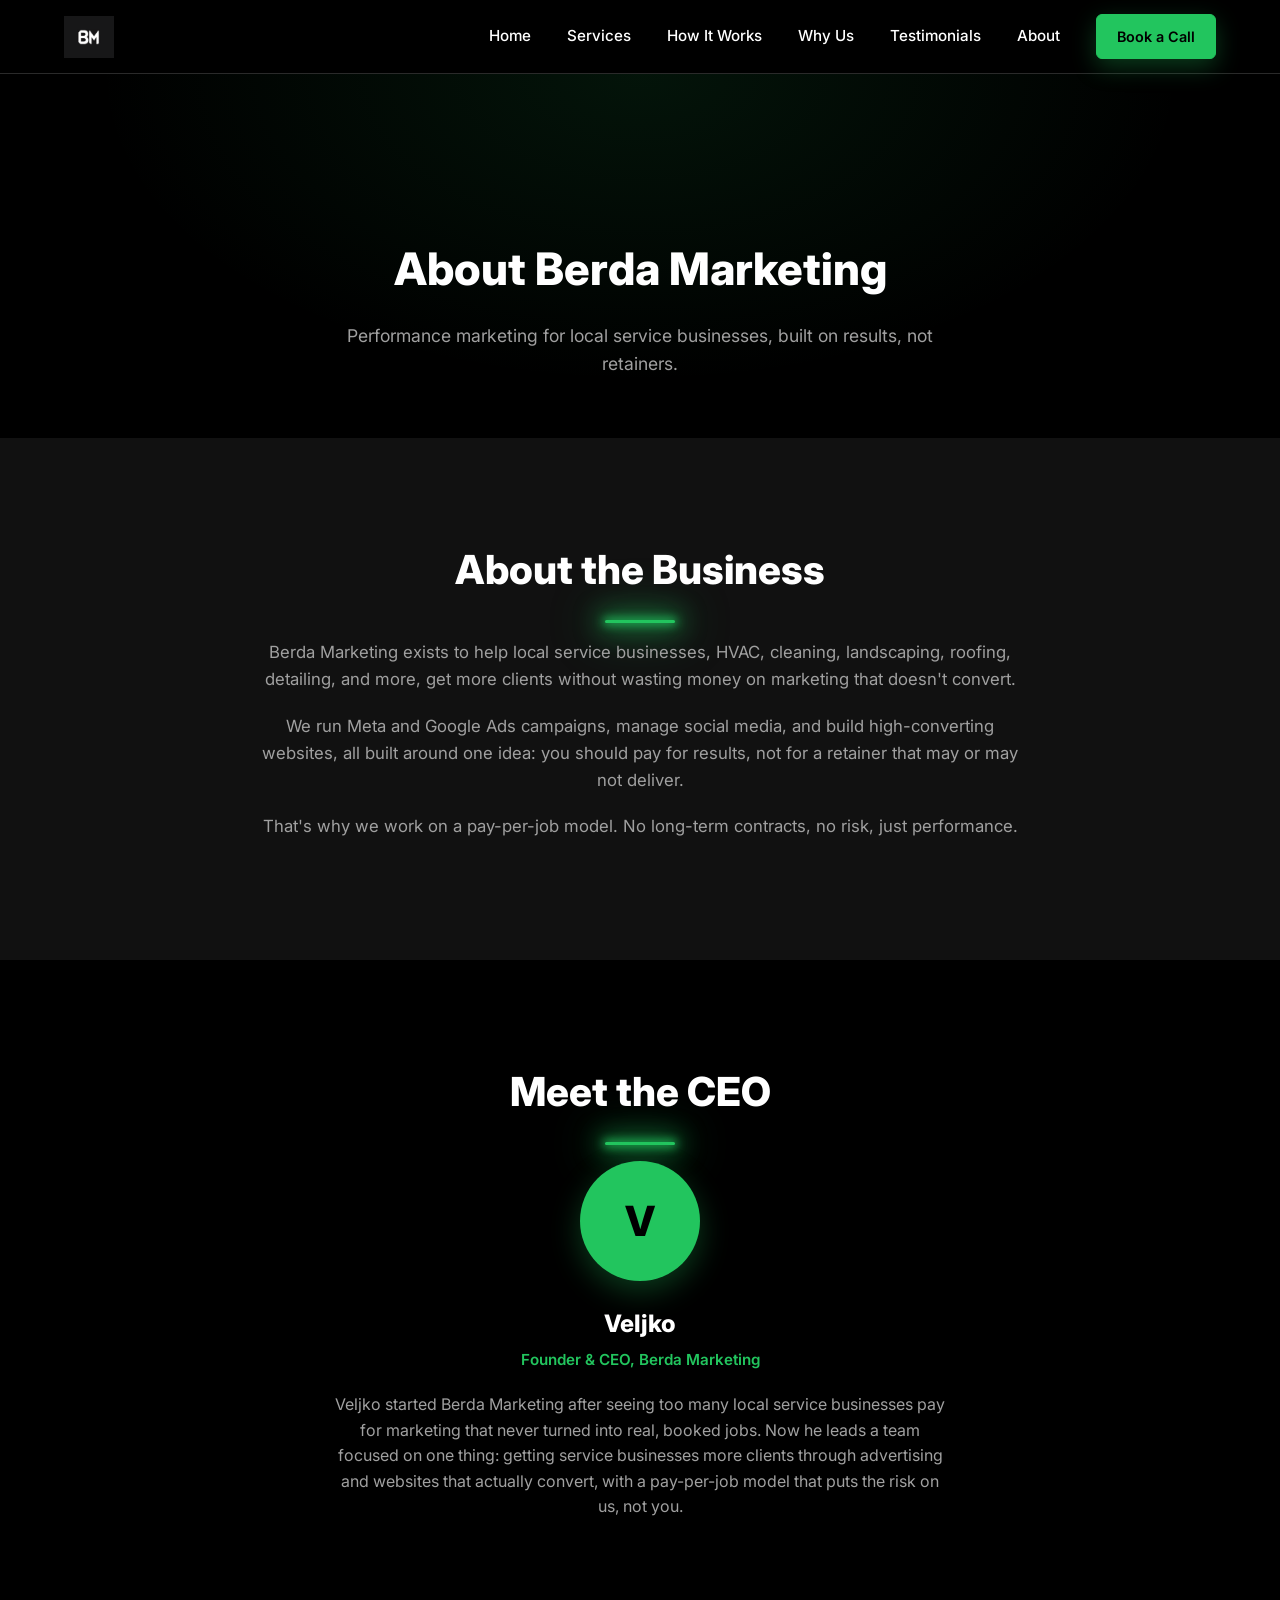
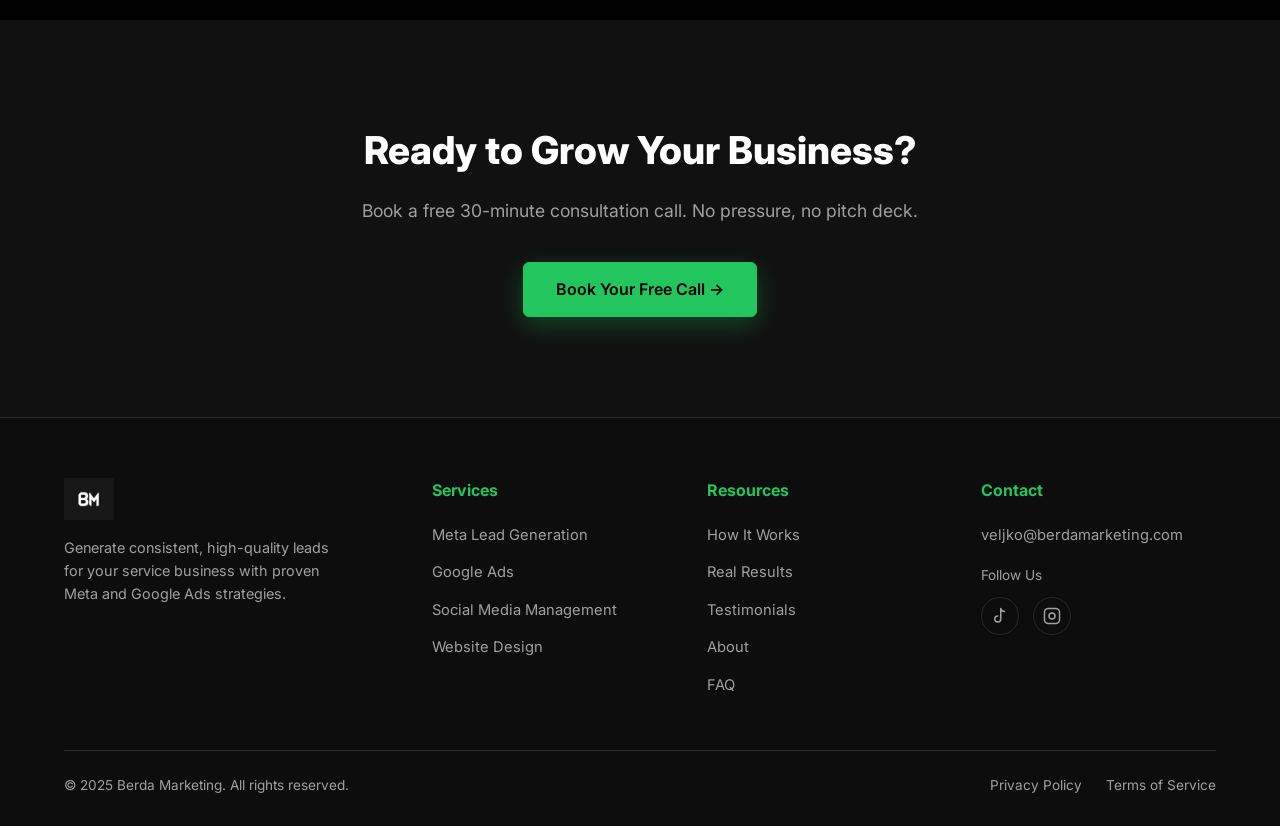
==== website/about.html @ e846add3 "Add About and FAQ pages - Add about.html with About the Business and Meet the CEO sections - Add faq" ====
<!DOCTYPE html>
<html lang="en">
<head>
<meta charset="UTF-8">
<meta name="viewport" content="width=device-width, initial-scale=1.0">
<title>Berda Marketing | About Us</title>
<meta name="description" content="Meet the team behind Berda Marketing and learn how we help local service businesses get more clients.">
<link rel="icon" type="image/png" href="assets/logo-no-text.png">

<!-- Meta Pixel placeholder: uncomment and fill in your Pixel ID -->
<!-- <script>
  !function(f,b,e,v,n,t,s){...}(window,document,'script','https://connect.facebook.net/en_US/fbevents.js');
  fbq('init', 'YOUR_PIXEL_ID');
  fbq('track', 'PageView');
</script> -->

<!-- Google Analytics placeholder: uncomment and fill in your GA4 Measurement ID -->
<!-- <script async src="https://www.googletagmanager.com/gtag/js?id=G-XXXXXXXXXX"></script>
<script>
  window.dataLayer = window.dataLayer || [];
  function gtag(){dataLayer.push(arguments);}
  gtag('js', new Date());
  gtag('config', 'G-XXXXXXXXXX');
</script> -->

<link rel="preconnect" href="https://fonts.googleapis.com">
<link rel="preconnect" href="https://fonts.gstatic.com" crossorigin>
<link href="https://fonts.googleapis.com/css2?family=Inter:wght@400;500;600;700;800&display=swap" rel="stylesheet">
<link rel="stylesheet" href="style.css">
</head>
<body>

<!-- ================= NAVBAR ================= -->
<header class="navbar">
  <div class="nav-inner">
    <a href="index.html" class="logo"><img src="assets/logo-no-text.png" alt="Berda Marketing" class="logo-img"></a>
    <nav class="nav-links">
      <a href="index.html">Home</a>
      <a href="index.html#services">Services</a>
      <a href="index.html#how-it-works">How It Works</a>
      <a href="index.html#why-us">Why Us</a>
      <a href="testimonials.html">Testimonials</a>
      <a href="about.html">About</a>
      <a href="book.html" class="btn btn-solid btn-small">Book a Call</a>
    </nav>
    <button class="hamburger" aria-label="Toggle menu">
      <span></span><span></span><span></span>
    </button>
  </div>
</header>

<!-- ================= PAGE HEADER ================= -->
<section class="page-hero">
  <div class="container">
    <h1 class="reveal">About Berda Marketing</h1>
    <p class="reveal" style="--reveal-delay: 0.1s">Performance marketing for local service businesses, built on results, not retainers.</p>
  </div>
</section>

<!-- ================= ABOUT THE BUSINESS ================= -->
<section class="bg-dark">
  <div class="container">
    <div class="section-heading reveal">
      <h2>About the Business</h2>
      <div class="section-divider"></div>
    </div>
    <div class="about-text">
      <p class="reveal">Berda Marketing exists to help local service businesses, HVAC, cleaning, landscaping, roofing, detailing, and more, get more clients without wasting money on marketing that doesn't convert.</p>
      <p class="reveal" style="--reveal-delay: 0.1s">We run Meta and Google Ads campaigns, manage social media, and build high-converting websites, all built around one idea: you should pay for results, not for a retainer that may or may not deliver.</p>
      <p class="reveal" style="--reveal-delay: 0.2s">That's why we work on a pay-per-job model. No long-term contracts, no risk, just performance.</p>
    </div>
  </div>
</section>

<!-- ================= MEET THE CEO ================= -->
<section class="bg-black">
  <div class="container">
    <div class="section-heading reveal">
      <h2>Meet the CEO</h2>
      <div class="section-divider"></div>
    </div>
    <div class="ceo-card reveal">
      <!-- TODO: replace initial with a real headshot photo if available -->
      <div class="ceo-avatar">V</div>
      <div class="ceo-name">Veljko</div>
      <div class="ceo-title">Founder &amp; CEO, Berda Marketing</div>
      <!-- TODO: confirm last name and personalize this bio -->
      <p>Veljko started Berda Marketing after seeing too many local service businesses pay for marketing that never turned into real, booked jobs. Now he leads a team focused on one thing: getting service businesses more clients through advertising and websites that actually convert, with a pay-per-job model that puts the risk on us, not you.</p>
    </div>
  </div>
</section>

<!-- ================= FINAL CTA ================= -->
<section class="bg-dark final-cta">
  <div class="container">
    <h2 class="reveal">Ready to Grow Your Business?</h2>
    <p class="reveal" style="--reveal-delay: 0.1s">Book a free 30-minute consultation call. No pressure, no pitch deck.</p>
    <a href="book.html" class="btn btn-solid reveal" style="--reveal-delay: 0.2s">Book Your Free Call &rarr;</a>
  </div>
</section>

<!-- ================= FOOTER ================= -->
<footer class="footer">
  <div class="container">
    <div class="footer-grid">
      <div class="footer-brand-col">
        <a href="index.html" class="logo"><img src="assets/logo-no-text.png" alt="Berda Marketing" class="logo-img"></a>
        <p class="footer-tagline">Generate consistent, high-quality leads for your service business with proven Meta and Google Ads strategies.</p>
      </div>

      <div class="footer-col">
        <h4>Services</h4>
        <ul>
          <li><a href="index.html#services">Meta Lead Generation</a></li>
          <li><a href="index.html#services">Google Ads</a></li>
          <li><a href="index.html#services">Social Media Management</a></li>
          <li><a href="index.html#services">Website Design</a></li>
        </ul>
      </div>

      <div class="footer-col">
        <h4>Resources</h4>
        <ul>
          <li><a href="index.html#how-it-works">How It Works</a></li>
          <li><a href="index.html#results">Real Results</a></li>
          <li><a href="testimonials.html">Testimonials</a></li>
          <li><a href="about.html">About</a></li>
          <li><a href="faq.html">FAQ</a></li>
        </ul>
      </div>

      <div class="footer-col">
        <h4>Contact</h4>
        <ul>
          <li><a href="mailto:veljko@berdamarketing.com">veljko@berdamarketing.com</a></li>
        </ul>
        <p class="footer-follow-label">Follow Us</p>
        <div class="footer-social">
          <a href="https://www.tiktok.com/@berdamarketing" target="_blank" rel="noopener" class="social-icon" aria-label="TikTok">
            <svg width="18" height="18" viewBox="0 0 24 24" fill="none" stroke="currentColor" stroke-width="2" stroke-linecap="round" stroke-linejoin="round"><path d="M9 12a4 4 0 1 0 4 4V2c.7 2.3 2.6 4 5 4"/></svg>
          </a>
          <a href="https://www.instagram.com/berdamarketing/" target="_blank" rel="noopener" class="social-icon" aria-label="Instagram">
            <svg width="18" height="18" viewBox="0 0 24 24" fill="none" stroke="currentColor" stroke-width="2"><rect x="2" y="2" width="20" height="20" rx="5"/><circle cx="12" cy="12" r="4"/><line x1="17.5" y1="6.5" x2="17.5" y2="6.5"/></svg>
          </a>
        </div>
      </div>
    </div>

    <div class="footer-bottom-bar">
      <p>&copy; 2025 Berda Marketing. All rights reserved.</p>
      <div class="footer-bottom-links">
        <a href="privacy-policy.html">Privacy Policy</a>
        <a href="terms-of-service.html">Terms of Service</a>
      </div>
    </div>
  </div>
</footer>

<script src="main.js"></script>
</body>
</html>
---- website/style.css ----
/* ==========================================================================
   Berda Marketing shared stylesheet
   ========================================================================== */

:root {
  --bg-black: #000000;
  --bg-dark: #111111;
  --bg-card: #1a1a1a;
  --bg-footer: #0d0d0d;
  --border-color: #2a2a2a;
  --text-primary: #ffffff;
  --text-secondary: #a0a0a0;
  --accent: #22c55e;
  --accent-hover: #16a34a;
  --font: 'Inter', -apple-system, BlinkMacSystemFont, 'Segoe UI', sans-serif;
}

* {
  margin: 0;
  padding: 0;
  box-sizing: border-box;
}

html {
  scroll-behavior: smooth;
}

body {
  font-family: var(--font);
  background: var(--bg-black);
  color: var(--text-primary);
  line-height: 1.6;
  overflow-x: hidden;
}

img { max-width: 100%; }

a { color: inherit; text-decoration: none; }

ul { list-style: none; }

.container {
  max-width: 1200px;
  margin: 0 auto;
  padding: 0 24px;
}

section {
  padding: 100px 0;
}

/* ---------------- Section heading ---------------- */
.section-heading {
  text-align: center;
  margin-bottom: 16px;
}

.section-heading h2 {
  font-size: 2.5rem;
  font-weight: 800;
  display: inline-block;
}

.section-divider {
  width: 70px;
  height: 3px;
  background: var(--accent);
  border-radius: 2px;
  margin: 18px auto 0;
  box-shadow:
    0 0 10px 2px rgba(34, 197, 94, 0.9),
    0 0 24px 6px rgba(34, 197, 94, 0.5),
    0 0 48px 12px rgba(34, 197, 94, 0.25);
}

.section-subheading {
  text-align: center;
  color: var(--text-secondary);
  max-width: 640px;
  margin: 0 auto 60px;
  font-size: 1.05rem;
}

/* ---------------- Buttons ---------------- */
.btn {
  display: inline-flex;
  align-items: center;
  justify-content: center;
  gap: 8px;
  padding: 14px 32px;
  font-family: var(--font);
  font-weight: 600;
  font-size: 1rem;
  border-radius: 6px;
  cursor: pointer;
  border: 1px solid transparent;
  transition: background 0.2s ease, color 0.2s ease, border-color 0.2s ease, transform 0.15s ease;
  white-space: nowrap;
}

.btn:active { transform: scale(0.98); }

.btn-solid {
  background: var(--accent);
  color: #000000;
  border-color: var(--accent);
  box-shadow: 0 8px 24px rgba(34, 197, 94, 0.3);
}

.btn-solid:hover {
  background: var(--accent-hover);
  border-color: var(--accent-hover);
  box-shadow: 0 10px 30px rgba(34, 197, 94, 0.4);
}

.btn-outline {
  background: transparent;
  color: var(--text-primary);
  border: 1px solid var(--accent);
}

.btn-outline:hover {
  background: rgba(34, 197, 94, 0.1);
}

.btn-small {
  padding: 10px 20px;
  font-size: 0.9rem;
}

/* ---------------- Navbar ---------------- */
.navbar {
  position: sticky;
  top: 0;
  z-index: 1000;
  background: var(--bg-black);
  border-bottom: 1px solid var(--border-color);
}

.nav-inner {
  max-width: 1200px;
  margin: 0 auto;
  padding: 14px 24px;
  display: flex;
  align-items: center;
  justify-content: space-between;
}

.logo {
  display: inline-flex;
  align-items: center;
  color: var(--text-primary);
  flex-shrink: 0;
}

.logo span {
  color: var(--accent);
}

.logo-img {
  height: 42px;
  width: auto;
  display: block;
}

.nav-links {
  display: flex;
  align-items: center;
  gap: 36px;
}

.nav-links a:not(.btn) {
  color: var(--text-primary);
  font-weight: 500;
  font-size: 0.95rem;
  transition: color 0.2s ease;
}

.nav-links a:not(.btn):hover {
  color: var(--accent);
}

.hamburger {
  display: none;
  flex-direction: column;
  gap: 5px;
  cursor: pointer;
  background: none;
  border: none;
  padding: 4px;
  z-index: 1100;
}

.hamburger span {
  display: block;
  width: 26px;
  height: 2px;
  background: var(--text-primary);
  transition: transform 0.25s ease, opacity 0.25s ease;
}

.hamburger.open span:nth-child(1) {
  transform: translateY(7px) rotate(45deg);
}
.hamburger.open span:nth-child(2) {
  opacity: 0;
}
.hamburger.open span:nth-child(3) {
  transform: translateY(-7px) rotate(-45deg);
}

/* ---------------- Hero ---------------- */
.hero {
  position: relative;
  min-height: 100vh;
  display: flex;
  align-items: center;
  justify-content: center;
  text-align: center;
  background: radial-gradient(ellipse at 50% 0%, rgba(34,197,94,0.10), transparent 60%), var(--bg-black);
  padding: 140px 24px 80px;
  overflow: hidden;
}

.hero-wave {
  position: absolute;
  left: 0;
  bottom: 0;
  width: 100%;
  height: 90px;
  pointer-events: none;
}

.hero-content {
  max-width: 880px;
}

.hero h1 {
  font-size: 3.6rem;
  font-weight: 800;
  line-height: 1.1;
  letter-spacing: -0.02em;
  margin-bottom: 24px;
}

.hero p {
  font-size: 1.2rem;
  color: var(--text-secondary);
  max-width: 640px;
  margin: 0 auto 40px;
}

.hero-ctas {
  display: flex;
  gap: 18px;
  justify-content: center;
  flex-wrap: wrap;
}

/* ---------------- Services cards ---------------- */
.bg-black { background: var(--bg-black); }
.bg-dark { background: var(--bg-dark); }

.cards-grid-4 {
  display: grid;
  grid-template-columns: repeat(4, 1fr);
  gap: 24px;
}

.card {
  background: var(--bg-card);
  border: 1px solid var(--border-color);
  border-radius: 12px;
  padding: 28px;
  transition: border-color 0.2s ease, transform 0.2s ease;
}

.card:hover {
  border-color: var(--accent);
  transform: translateY(-4px);
  box-shadow: 0 16px 40px rgba(34, 197, 94, 0.14);
}

.card-top {
  display: flex;
  align-items: flex-start;
  justify-content: space-between;
  margin-bottom: 20px;
}

.icon-box {
  width: 52px;
  height: 52px;
  background: var(--accent);
  border-radius: 10px;
  display: flex;
  align-items: center;
  justify-content: center;
  flex-shrink: 0;
  box-shadow: 0 10px 24px rgba(34, 197, 94, 0.28);
}

.icon-box svg {
  width: 26px;
  height: 26px;
  stroke: #000000;
}

.card-chevron {
  color: var(--text-secondary);
  font-size: 1.2rem;
  display: inline-block;
  transition: transform 0.3s ease;
}

.card h3 {
  font-size: 1.2rem;
  font-weight: 700;
  margin-bottom: 10px;
}

.card p {
  color: var(--text-secondary);
  font-size: 0.95rem;
}

.card.expandable {
  cursor: pointer;
}

.card.expandable:focus-visible {
  outline: 2px solid var(--accent);
  outline-offset: 2px;
}

.card.expandable.open .card-chevron {
  transform: rotate(90deg);
  color: var(--accent);
}

.card-expand {
  display: grid;
  grid-template-rows: 0fr;
  transition: grid-template-rows 0.35s ease;
}

.card-expand > div {
  overflow: hidden;
}

.card.expandable.open .card-expand {
  grid-template-rows: 1fr;
}

.card-expand-list {
  margin-top: 16px;
  padding-top: 16px;
  border-top: 1px solid var(--border-color);
}

.card-expand-list li {
  position: relative;
  padding-left: 22px;
  color: var(--text-secondary);
  font-size: 0.88rem;
  margin-bottom: 8px;
}

.card-expand-list li::before {
  content: '\2713';
  position: absolute;
  left: 0;
  color: var(--accent);
  font-weight: 700;
}

/* ---------------- Results ---------------- */
.results-grid {
  display: flex;
  flex-wrap: wrap;
  justify-content: center;
  gap: 24px;
}

.result-card {
  background: var(--bg-card);
  border: 1px solid var(--border-color);
  border-radius: 12px;
  padding: 32px;
  flex: 1 1 340px;
  max-width: 380px;
  transition: transform 0.3s ease, border-color 0.3s ease, box-shadow 0.3s ease;
}

.result-card:hover {
  transform: translateY(-6px);
  border-color: var(--accent);
  box-shadow: 0 14px 32px rgba(34, 197, 94, 0.16);
}

.result-card .icon-box {
  transition: transform 0.3s ease;
}

.result-card:hover .icon-box {
  transform: scale(1.1);
}

.result-top {
  display: flex;
  align-items: center;
  justify-content: space-between;
  margin-bottom: 24px;
}

.result-title {
  font-size: 1.2rem;
  font-weight: 700;
}

.result-badge {
  background: rgba(34, 197, 94, 0.15);
  color: var(--accent);
  font-size: 0.8rem;
  font-weight: 700;
  padding: 6px 14px;
  border-radius: 999px;
  white-space: nowrap;
}

.result-stat {
  display: flex;
  align-items: center;
  gap: 14px;
  margin-bottom: 16px;
}

.result-stat .icon-box {
  width: 40px;
  height: 40px;
  border-radius: 8px;
}

.result-stat .icon-box svg {
  width: 20px;
  height: 20px;
}

.result-stat-text {
  display: flex;
  flex-direction: column;
}

.result-stat-value {
  font-size: 1.15rem;
  font-weight: 700;
}

.result-stat-label {
  font-size: 0.82rem;
  color: var(--text-secondary);
}

.result-quote {
  font-style: italic;
  color: var(--text-secondary);
  border-top: 1px solid var(--border-color);
  margin-top: 20px;
  padding-top: 18px;
  font-size: 0.92rem;
}

/* ---------------- How it works ---------------- */
.steps-row {
  display: grid;
  grid-template-columns: repeat(4, 1fr);
  gap: 24px;
  position: relative;
}

.steps-row::before {
  content: '';
  position: absolute;
  top: 30px;
  left: 12.5%;
  right: 12.5%;
  height: 2px;
  background: var(--accent);
  opacity: 0.35;
  z-index: 0;
}

.step {
  position: relative;
  z-index: 1;
  display: flex;
  flex-direction: column;
  align-items: center;
  text-align: center;
}

.step-number {
  width: 60px;
  height: 60px;
  border-radius: 50%;
  background: var(--accent);
  color: #000000;
  font-size: 1.4rem;
  font-weight: 800;
  display: flex;
  align-items: center;
  justify-content: center;
  margin-bottom: 18px;
  border: 4px solid var(--bg-dark);
  box-shadow: 0 0 30px rgba(34, 197, 94, 0.45);
}

.step .icon-box {
  width: 44px;
  height: 44px;
  background: var(--bg-card);
  border: 1px solid var(--border-color);
  border-radius: 8px;
  margin-bottom: 18px;
}

.step .icon-box svg {
  stroke: var(--accent);
  width: 22px;
  height: 22px;
}

.step h3 {
  font-size: 1.1rem;
  font-weight: 700;
  margin-bottom: 8px;
}

.step p {
  font-size: 0.9rem;
  color: var(--text-secondary);
}

/* ---------------- Why choose (3x2 grid) ---------------- */
.cards-grid-3 {
  display: grid;
  grid-template-columns: repeat(3, 1fr);
  gap: 24px;
}

.why-card h3 {
  font-size: 1.1rem;
  margin-bottom: 8px;
}

.why-card p {
  font-size: 0.92rem;
  color: var(--text-secondary);
  line-height: 1.5;
}

/* ---------------- Testimonials ---------------- */
.testimonials-grid {
  display: grid;
  grid-template-columns: repeat(auto-fit, minmax(320px, 1fr));
  gap: 24px;
}

.testimonial-card {
  background: var(--bg-card);
  border: 1px solid var(--border-color);
  border-radius: 14px;
  padding: 36px 32px;
  text-align: center;
  box-shadow: 0 24px 60px rgba(0, 0, 0, 0.4), 0 0 40px rgba(34, 197, 94, 0.06);
}

.stars {
  color: var(--accent);
  font-size: 1.3rem;
  letter-spacing: 4px;
  margin-bottom: 20px;
}

.testimonial-quote {
  font-size: 1.15rem;
  margin-bottom: 28px;
  color: var(--text-primary);
}

.testimonial-author {
  display: flex;
  align-items: center;
  justify-content: center;
  gap: 14px;
}

.avatar-circle {
  width: 48px;
  height: 48px;
  border-radius: 50%;
  background: var(--accent);
  color: #000;
  font-weight: 700;
  display: flex;
  align-items: center;
  justify-content: center;
  font-size: 1rem;
  overflow: hidden;
  flex-shrink: 0;
  box-shadow: 0 6px 18px rgba(34, 197, 94, 0.3);
}

.avatar-circle img {
  width: 100%;
  height: 100%;
  object-fit: cover;
  border-radius: 50%;
}

.testimonial-content-image {
  max-width: 100%;
  max-height: 320px;
  object-fit: cover;
  border-radius: 10px;
  margin: 0 auto 28px;
  display: block;
}

.testimonial-audio {
  width: 100%;
  margin-bottom: 28px;
}

.testimonial-content-video {
  width: 100%;
  max-height: 400px;
  border-radius: 10px;
  margin-bottom: 28px;
}

.testimonial-link-btn {
  margin-bottom: 28px;
}

.author-info {
  text-align: left;
}

.author-name {
  font-weight: 700;
  font-size: 0.95rem;
}

.author-business {
  color: var(--text-secondary);
  font-size: 0.85rem;
}

/* ---------------- Testimonials page hero ---------------- */
.testimonials-hero,
.page-hero {
  padding: 160px 24px 60px;
  text-align: center;
  background: radial-gradient(ellipse at 50% 0%, rgba(34, 197, 94, 0.10), transparent 60%), var(--bg-black);
}

.testimonials-hero h1,
.page-hero h1 {
  font-size: 2.8rem;
  font-weight: 800;
  margin-bottom: 16px;
}

.testimonials-hero p,
.page-hero p {
  color: var(--text-secondary);
  font-size: 1.1rem;
  max-width: 600px;
  margin: 0 auto;
}

/* ---------------- About page ---------------- */
.about-text {
  max-width: 760px;
  margin: 0 auto;
  text-align: center;
}

.about-text p {
  color: var(--text-secondary);
  font-size: 1.05rem;
  margin-bottom: 20px;
}

.ceo-card {
  max-width: 620px;
  margin: 0 auto;
  text-align: center;
}

.ceo-avatar {
  width: 120px;
  height: 120px;
  border-radius: 50%;
  background: var(--accent);
  color: #000;
  font-weight: 800;
  font-size: 2.6rem;
  display: flex;
  align-items: center;
  justify-content: center;
  margin: 0 auto 24px;
  box-shadow: 0 10px 30px rgba(34, 197, 94, 0.3);
}

.ceo-name {
  font-size: 1.5rem;
  font-weight: 800;
  margin-bottom: 4px;
}

.ceo-title {
  color: var(--accent);
  font-size: 0.95rem;
  font-weight: 600;
  margin-bottom: 20px;
}

.ceo-card p {
  color: var(--text-secondary);
  font-size: 1rem;
}

/* ---------------- FAQ page ---------------- */
.faq-list {
  display: flex;
  flex-direction: column;
  gap: 16px;
  max-width: 800px;
  margin: 0 auto;
}

.faq-question {
  display: flex;
  align-items: center;
  justify-content: space-between;
  gap: 16px;
}

.faq-question h3 {
  font-size: 1.05rem;
  font-weight: 700;
}

.faq-item .card-expand p {
  color: var(--text-secondary);
  font-size: 0.95rem;
}

.card.expandable.open {
  border-color: var(--accent);
}

/* ---------------- Final CTA ---------------- */
.final-cta {
  text-align: center;
}

.final-cta h2 {
  font-size: 2.4rem;
  font-weight: 800;
  margin-bottom: 16px;
}

.final-cta p {
  color: var(--text-secondary);
  font-size: 1.1rem;
  margin-bottom: 36px;
}

/* ---------------- Footer ---------------- */
.footer {
  background: var(--bg-footer);
  border-top: 1px solid var(--border-color);
  padding: 60px 0 30px;
}

.footer-grid {
  display: grid;
  grid-template-columns: 1.4fr 1fr 1fr 1fr;
  gap: 40px;
  padding-bottom: 40px;
}

.footer-brand-col .logo {
  margin-bottom: 16px;
}

.footer-tagline {
  color: var(--text-secondary);
  font-size: 0.9rem;
  max-width: 280px;
}

.footer-col h4 {
  color: var(--accent);
  font-size: 1rem;
  font-weight: 700;
  margin-bottom: 18px;
}

.footer-col ul li {
  margin-bottom: 12px;
}

.footer-col ul li a {
  color: var(--text-secondary);
  font-size: 0.92rem;
  transition: color 0.2s ease;
  word-break: break-word;
}

.footer-col ul li a:hover {
  color: var(--accent);
}

.footer-follow-label {
  color: var(--text-secondary);
  font-size: 0.85rem;
  margin: 18px 0 10px;
}

.footer-social {
  display: flex;
  gap: 14px;
}

.social-icon {
  width: 38px;
  height: 38px;
  border-radius: 50%;
  border: 1px solid var(--border-color);
  display: flex;
  align-items: center;
  justify-content: center;
  transition: border-color 0.2s ease, color 0.2s ease;
  color: var(--text-secondary);
}

.social-icon:hover {
  border-color: var(--accent);
  color: var(--accent);
}

.footer-bottom-bar {
  display: flex;
  align-items: center;
  justify-content: space-between;
  flex-wrap: wrap;
  gap: 16px;
  border-top: 1px solid var(--border-color);
  padding-top: 24px;
}

.footer-bottom-bar p {
  color: var(--text-secondary);
  font-size: 0.85rem;
  margin: 0;
}

.footer-bottom-links {
  display: flex;
  gap: 24px;
}

.footer-bottom-links a {
  color: var(--text-secondary);
  font-size: 0.85rem;
  transition: color 0.2s ease;
}

.footer-bottom-links a:hover {
  color: var(--accent);
}

/* ---------------- Scroll reveal animations ---------------- */
.reveal {
  opacity: 0;
  transform: translateY(28px);
  transition: opacity 0.7s cubic-bezier(0.16, 1, 0.3, 1), transform 0.7s cubic-bezier(0.16, 1, 0.3, 1);
  transition-delay: var(--reveal-delay, 0s);
}

.reveal.visible {
  opacity: 1;
  transform: translateY(0);
}

@media (prefers-reduced-motion: reduce) {
  .reveal {
    transition: none;
    opacity: 1;
    transform: none;
  }
}

/* ---------------- Book page ---------------- */
.book-page {
  padding: 160px 24px 100px;
  text-align: center;
}

.book-page h1 {
  font-size: 2.6rem;
  font-weight: 800;
  margin-bottom: 16px;
}

.book-page > p {
  color: var(--text-secondary);
  font-size: 1.1rem;
  max-width: 560px;
  margin: 0 auto 44px;
}

.calendar-wrap {
  max-width: 900px;
  margin: 0 auto;
  background: var(--bg-card);
  border: 1px solid var(--border-color);
  border-radius: 12px;
  padding: 16px;
}

/* ---------------- Legal pages ---------------- */
.legal-page {
  padding: 160px 24px 100px;
  max-width: 820px;
  margin: 0 auto;
}

.legal-page h1 {
  font-size: 2.4rem;
  font-weight: 800;
  margin-bottom: 12px;
}

.legal-updated {
  color: var(--text-secondary);
  margin-bottom: 40px;
  font-size: 0.9rem;
}

.legal-page h2 {
  font-size: 1.4rem;
  font-weight: 700;
  margin: 40px 0 14px;
}

.legal-page p, .legal-page li {
  color: var(--text-secondary);
  margin-bottom: 14px;
  font-size: 0.98rem;
}

.legal-page ul {
  list-style: disc;
  padding-left: 24px;
  margin-bottom: 14px;
}

.legal-page ul li {
  margin-bottom: 8px;
}

.legal-page a {
  color: var(--accent);
  word-break: break-word;
}

.legal-page strong { color: var(--text-primary); }

/* ---------------- Responsive ---------------- */
@media (max-width: 900px) {
  .cards-grid-4,
  .cards-grid-3,
  .steps-row {
    grid-template-columns: repeat(2, 1fr);
  }

  .steps-row::before {
    display: none;
  }

  .footer-grid {
    grid-template-columns: 1fr 1fr;
  }

  .hero h1 {
    font-size: 2.6rem;
  }

}

@media (max-width: 768px) {
  .nav-links {
    position: fixed;
    top: 0;
    right: -100%;
    height: 100vh;
    width: 260px;
    background: var(--bg-black);
    border-left: 1px solid var(--border-color);
    flex-direction: column;
    align-items: flex-start;
    padding: 90px 30px;
    gap: 26px;
    transition: right 0.3s ease;
  }

  .nav-links.open {
    right: 0;
  }

  .hamburger {
    display: flex;
  }

  .cards-grid-4,
  .cards-grid-3,
  .steps-row {
    grid-template-columns: 1fr;
  }

  .result-card {
    flex-basis: 100%;
    max-width: 420px;
    padding: 24px;
  }

  .hero h1 {
    font-size: 2.1rem;
  }

  .hero p {
    font-size: 1.05rem;
  }

  .testimonials-hero,
  .page-hero {
    padding: 120px 24px 40px;
  }

  .testimonials-hero h1,
  .page-hero h1 {
    font-size: 2rem;
  }

  section {
    padding: 70px 0;
  }

  .footer-grid {
    grid-template-columns: 1fr;
    gap: 32px;
  }

  .footer-bottom-bar {
    flex-direction: column;
    align-items: flex-start;
  }

}

@media (max-width: 480px) {
  .hero-ctas {
    flex-direction: column;
    width: 100%;
  }

  .hero-ctas .btn {
    width: 100%;
  }

  .testimonial-card {
    padding: 28px 20px;
  }
}
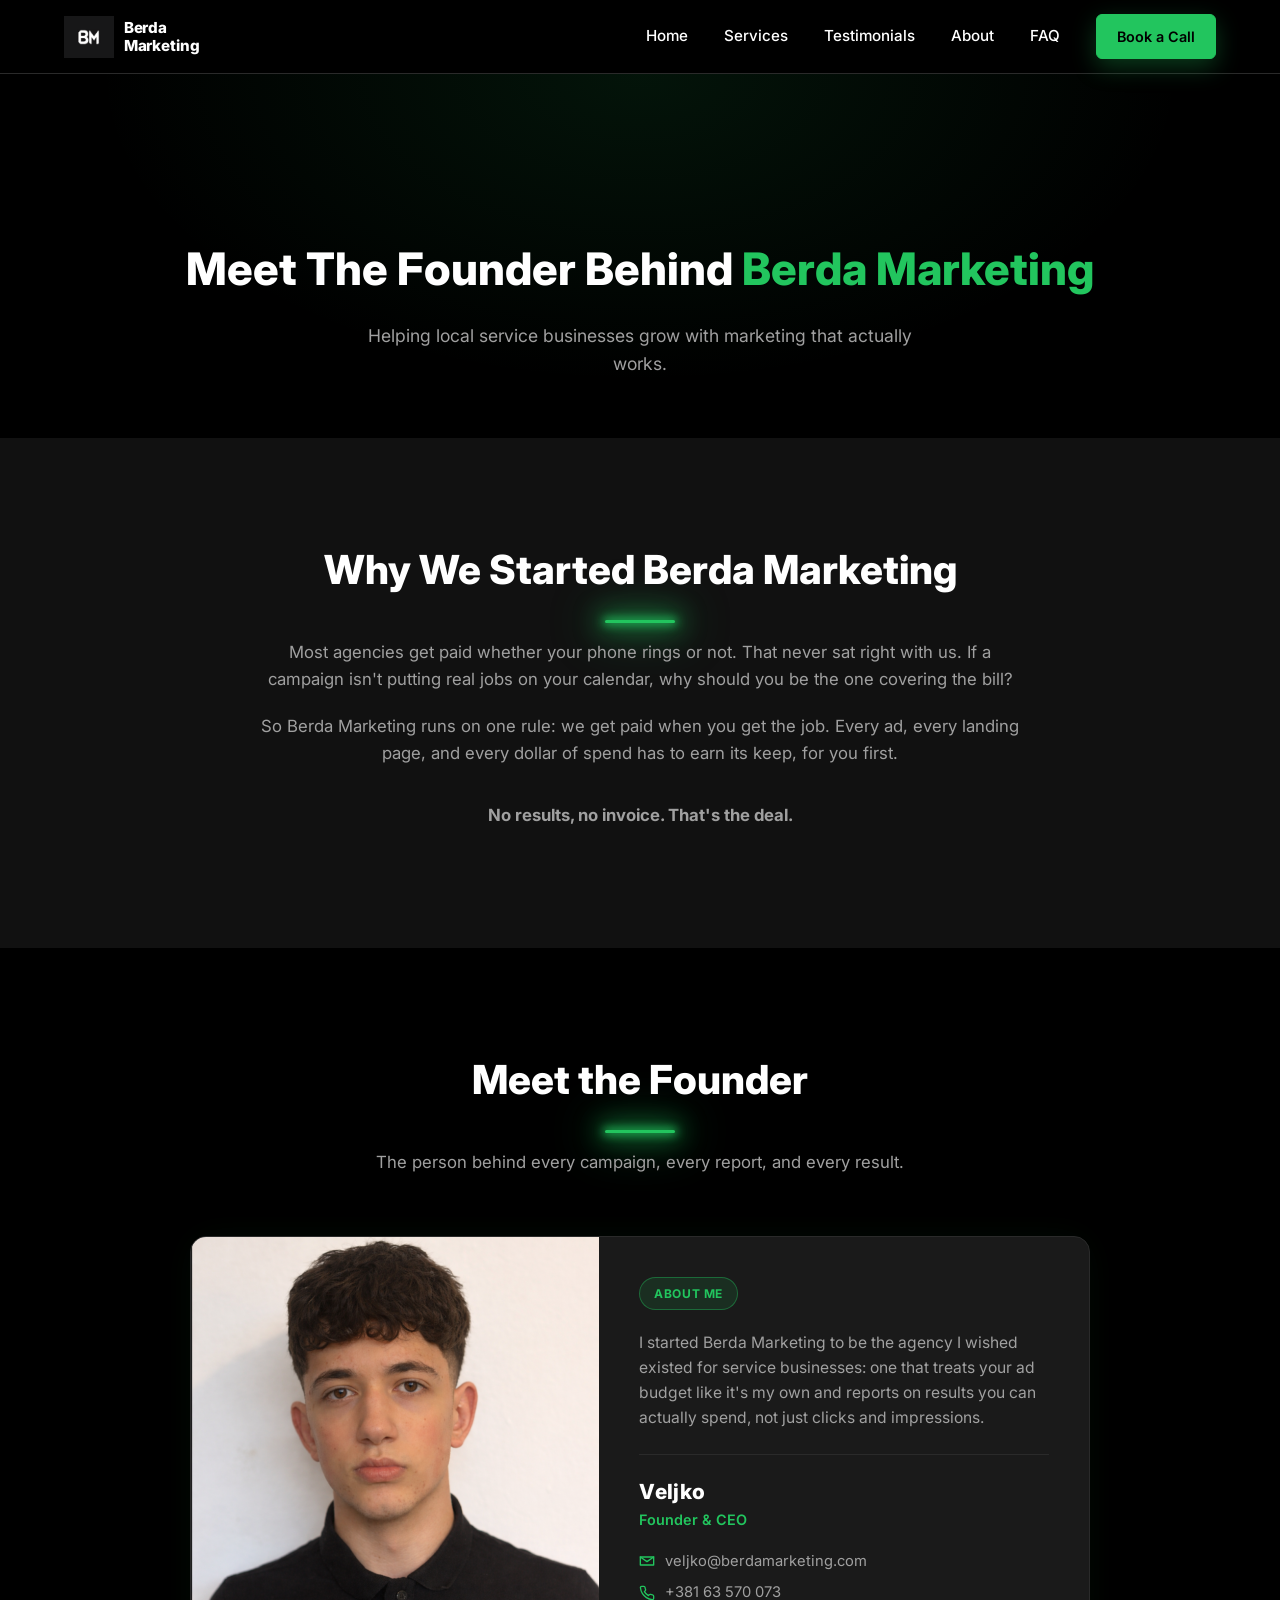
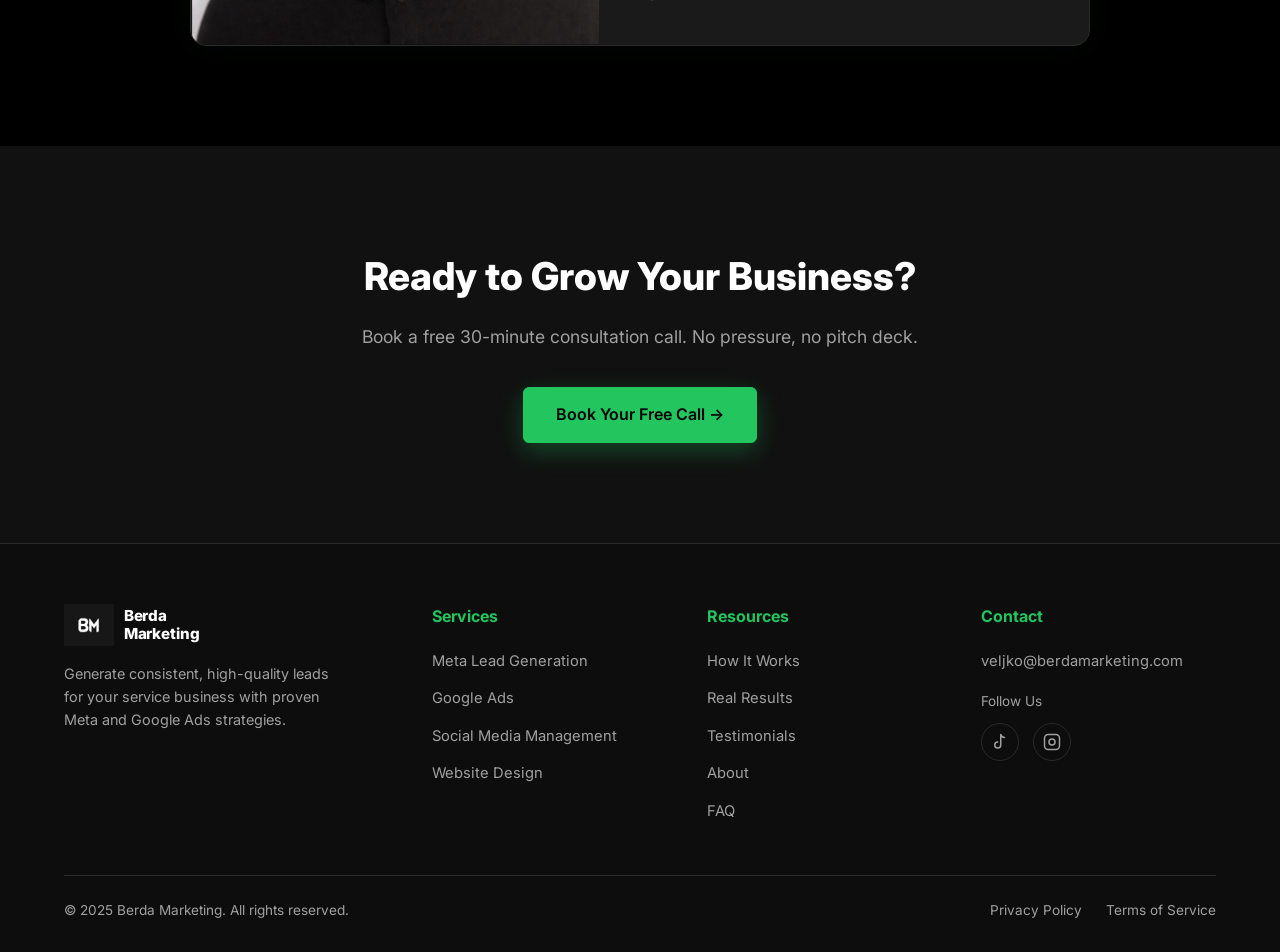
==== commit 9af2f9b8: "Restructure nav, remove Why Us section, rebuild About page - Remove Why Us section site-wide, restor" ====
--- a/website/about.html
+++ b/website/about.html
@@ -4,7 +4,7 @@
 <meta charset="UTF-8">
 <meta name="viewport" content="width=device-width, initial-scale=1.0">
 <title>Berda Marketing | About Us</title>
-<meta name="description" content="Meet the team behind Berda Marketing and learn how we help local service businesses get more clients.">
+<meta name="description" content="Meet the founder behind Berda Marketing and learn how we help local service businesses get more clients.">
 <link rel="icon" type="image/png" href="assets/logo-no-text.png">
 
 <!-- Meta Pixel placeholder: uncomment and fill in your Pixel ID -->
@@ -33,14 +33,13 @@
 <!-- ================= NAVBAR ================= -->
 <header class="navbar">
   <div class="nav-inner">
-    <a href="index.html" class="logo"><img src="assets/logo-no-text.png" alt="Berda Marketing" class="logo-img"></a>
+    <a href="index.html" class="logo"><img src="assets/logo-no-text.png" alt="Berda Marketing" class="logo-img"><span class="logo-text"><span class="logo-line">Berda</span><span class="logo-line">Marketing</span></span></a>
     <nav class="nav-links">
       <a href="index.html">Home</a>
       <a href="index.html#services">Services</a>
-      <a href="index.html#how-it-works">How It Works</a>
-      <a href="index.html#why-us">Why Us</a>
       <a href="testimonials.html">Testimonials</a>
       <a href="about.html">About</a>
+      <a href="faq.html">FAQ</a>
       <a href="book.html" class="btn btn-solid btn-small">Book a Call</a>
     </nav>
     <button class="hamburger" aria-label="Toggle menu">
@@ -52,40 +51,55 @@
 <!-- ================= PAGE HEADER ================= -->
 <section class="page-hero">
   <div class="container">
-    <h1 class="reveal">About Berda Marketing</h1>
-    <p class="reveal" style="--reveal-delay: 0.1s">Performance marketing for local service businesses, built on results, not retainers.</p>
+    <h1 class="reveal">Meet The Founder Behind <span style="color: var(--accent);">Berda Marketing</span></h1>
+    <p class="reveal" style="--reveal-delay: 0.1s">Helping local service businesses grow with marketing that actually works.</p>
   </div>
 </section>
 
-<!-- ================= ABOUT THE BUSINESS ================= -->
+<!-- ================= WHY WE STARTED ================= -->
 <section class="bg-dark">
   <div class="container">
     <div class="section-heading reveal">
-      <h2>About the Business</h2>
+      <h2>Why We Started Berda Marketing</h2>
       <div class="section-divider"></div>
     </div>
     <div class="about-text">
-      <p class="reveal">Berda Marketing exists to help local service businesses, HVAC, cleaning, landscaping, roofing, detailing, and more, get more clients without wasting money on marketing that doesn't convert.</p>
-      <p class="reveal" style="--reveal-delay: 0.1s">We run Meta and Google Ads campaigns, manage social media, and build high-converting websites, all built around one idea: you should pay for results, not for a retainer that may or may not deliver.</p>
-      <p class="reveal" style="--reveal-delay: 0.2s">That's why we work on a pay-per-job model. No long-term contracts, no risk, just performance.</p>
+      <p class="reveal">Most agencies get paid whether your phone rings or not. That never sat right with us. If a campaign isn't putting real jobs on your calendar, why should you be the one covering the bill?</p>
+      <p class="reveal" style="--reveal-delay: 0.1s">So Berda Marketing runs on one rule: we get paid when you get the job. Every ad, every landing page, and every dollar of spend has to earn its keep, for you first.</p>
+      <p class="about-pull-quote reveal" style="--reveal-delay: 0.2s">No results, no invoice. That's the deal.</p>
     </div>
   </div>
 </section>
 
-<!-- ================= MEET THE CEO ================= -->
+<!-- ================= MEET THE FOUNDER ================= -->
 <section class="bg-black">
   <div class="container">
     <div class="section-heading reveal">
-      <h2>Meet the CEO</h2>
+      <h2>Meet the Founder</h2>
       <div class="section-divider"></div>
     </div>
-    <div class="ceo-card reveal">
-      <!-- TODO: replace initial with a real headshot photo if available -->
-      <div class="ceo-avatar">V</div>
-      <div class="ceo-name">Veljko</div>
-      <div class="ceo-title">Founder &amp; CEO, Berda Marketing</div>
-      <!-- TODO: confirm last name and personalize this bio -->
-      <p>Veljko started Berda Marketing after seeing too many local service businesses pay for marketing that never turned into real, booked jobs. Now he leads a team focused on one thing: getting service businesses more clients through advertising and websites that actually convert, with a pay-per-job model that puts the risk on us, not you.</p>
+    <p class="section-subheading reveal">The person behind every campaign, every report, and every result.</p>
+
+    <div class="founder-card reveal">
+      <div class="founder-photo">
+        <img src="assets/veljko-photo.png" alt="Veljko, Founder of Berda Marketing">
+      </div>
+      <div class="founder-info">
+        <span class="about-me-pill">About Me</span>
+        <!-- TODO: confirm details and personalize this bio -->
+        <p>I started Berda Marketing to be the agency I wished existed for service businesses: one that treats your ad budget like it's my own and reports on results you can actually spend, not just clicks and impressions.</p>
+        <hr class="founder-divider">
+        <div class="founder-name">Veljko</div>
+        <div class="founder-title">Founder &amp; CEO</div>
+        <div class="founder-contact">
+          <svg viewBox="0 0 24 24" fill="none" stroke="currentColor" stroke-width="2" stroke-linecap="round" stroke-linejoin="round"><path d="M4 4h16v16H4z" opacity="0"/><path d="M22 6l-10 7L2 6"/><path d="M2 6h20v12H2z"/></svg>
+          <a href="mailto:veljko@berdamarketing.com">veljko@berdamarketing.com</a>
+        </div>
+        <div class="founder-contact" style="margin-top: 8px;">
+          <svg viewBox="0 0 24 24" fill="none" stroke="currentColor" stroke-width="2" stroke-linecap="round" stroke-linejoin="round"><path d="M22 16.92v3a2 2 0 0 1-2.18 2 19.79 19.79 0 0 1-8.63-3.07 19.5 19.5 0 0 1-6-6 19.79 19.79 0 0 1-3.07-8.67A2 2 0 0 1 4.11 2h3a2 2 0 0 1 2 1.72c.127.96.362 1.903.7 2.81a2 2 0 0 1-.45 2.11L8.09 9.91a16 16 0 0 0 6 6l1.27-1.27a2 2 0 0 1 2.11-.45c.907.338 1.85.573 2.81.7A2 2 0 0 1 22 16.92z"/></svg>
+          <a href="tel:+38163570073">+381 63 570 073</a>
+        </div>
+      </div>
     </div>
   </div>
 </section>
@@ -104,7 +118,7 @@
   <div class="container">
     <div class="footer-grid">
       <div class="footer-brand-col">
-        <a href="index.html" class="logo"><img src="assets/logo-no-text.png" alt="Berda Marketing" class="logo-img"></a>
+        <a href="index.html" class="logo"><img src="assets/logo-no-text.png" alt="Berda Marketing" class="logo-img"><span class="logo-text"><span class="logo-line">Berda</span><span class="logo-line">Marketing</span></span></a>
         <p class="footer-tagline">Generate consistent, high-quality leads for your service business with proven Meta and Google Ads strategies.</p>
       </div>
 
--- a/website/style.css
+++ b/website/style.css
@@ -148,19 +148,31 @@
 
 .logo {
   display: inline-flex;
-  align-items: center;
+  flex-direction: row;
+  align-items: center;
+  gap: 10px;
   color: var(--text-primary);
   flex-shrink: 0;
-}
-
-.logo span {
-  color: var(--accent);
 }
 
 .logo-img {
   height: 42px;
   width: auto;
   display: block;
+}
+
+.logo-text {
+  display: flex;
+  flex-direction: column;
+  line-height: 1.15;
+}
+
+.logo-line {
+  font-size: 0.95rem;
+  font-weight: 800;
+  color: #ffffff;
+  letter-spacing: -0.01em;
+  white-space: nowrap;
 }
 
 .nav-links {
@@ -693,43 +705,127 @@
   margin-bottom: 20px;
 }
 
-.ceo-card {
-  max-width: 620px;
+.about-pull-quote {
+  color: var(--accent);
+  font-weight: 700;
+  font-size: 1.2rem;
+  text-align: center;
+  max-width: 700px;
+  margin: 36px auto 0;
+  line-height: 1.5;
+}
+
+.founder-card {
+  max-width: 900px;
   margin: 0 auto;
+  display: grid;
+  grid-template-columns: 1fr 1.2fr;
+  background: var(--bg-card);
+  border: 1px solid var(--border-color);
+  border-radius: 16px;
+  overflow: hidden;
+  box-shadow: 0 24px 60px rgba(0, 0, 0, 0.4), 0 0 40px rgba(34, 197, 94, 0.06);
+  transition: border-color 0.3s ease, box-shadow 0.3s ease, transform 0.3s ease;
+}
+
+.founder-card:hover {
+  border-color: var(--accent);
+  transform: translateY(-4px);
+  box-shadow: 0 24px 60px rgba(0, 0, 0, 0.4), 0 0 40px rgba(34, 197, 94, 0.25);
+}
+
+.founder-photo {
+  background: var(--bg-dark);
+  display: flex;
+  align-items: center;
+  justify-content: center;
+  min-height: 340px;
+  color: var(--text-secondary);
+  font-size: 0.85rem;
   text-align: center;
-}
-
-.ceo-avatar {
-  width: 120px;
-  height: 120px;
-  border-radius: 50%;
-  background: var(--accent);
-  color: #000;
+  overflow: hidden;
+}
+
+.founder-photo img {
+  width: 100%;
+  height: 100%;
+  object-fit: cover;
+}
+
+.founder-photo svg {
+  width: 40px;
+  height: 40px;
+  stroke: var(--text-secondary);
+}
+
+.founder-info {
+  padding: 40px;
+  display: flex;
+  flex-direction: column;
+  justify-content: center;
+}
+
+.about-me-pill {
+  display: inline-block;
+  align-self: flex-start;
+  background: rgba(34, 197, 94, 0.12);
+  color: var(--accent);
+  border: 1px solid rgba(34, 197, 94, 0.4);
+  font-size: 0.75rem;
+  font-weight: 700;
+  letter-spacing: 0.05em;
+  text-transform: uppercase;
+  padding: 6px 14px;
+  border-radius: 999px;
+  margin-bottom: 20px;
+}
+
+.founder-info p {
+  color: var(--text-secondary);
+  font-size: 0.98rem;
+  margin-bottom: 24px;
+}
+
+.founder-divider {
+  border: none;
+  border-top: 1px solid var(--border-color);
+  margin-bottom: 20px;
+}
+
+.founder-name {
+  font-size: 1.3rem;
   font-weight: 800;
-  font-size: 2.6rem;
-  display: flex;
-  align-items: center;
-  justify-content: center;
-  margin: 0 auto 24px;
-  box-shadow: 0 10px 30px rgba(34, 197, 94, 0.3);
-}
-
-.ceo-name {
-  font-size: 1.5rem;
-  font-weight: 800;
-  margin-bottom: 4px;
-}
-
-.ceo-title {
-  color: var(--accent);
-  font-size: 0.95rem;
+  letter-spacing: 0.02em;
+}
+
+.founder-title {
+  color: var(--accent);
+  font-size: 0.9rem;
   font-weight: 600;
-  margin-bottom: 20px;
-}
-
-.ceo-card p {
-  color: var(--text-secondary);
-  font-size: 1rem;
+  margin-bottom: 18px;
+}
+
+.founder-contact {
+  display: flex;
+  align-items: center;
+  gap: 10px;
+  color: var(--text-secondary);
+  font-size: 0.92rem;
+}
+
+.founder-contact svg {
+  width: 16px;
+  height: 16px;
+  stroke: var(--accent);
+  flex-shrink: 0;
+}
+
+.founder-contact a {
+  color: var(--text-secondary);
+}
+
+.founder-contact a:hover {
+  color: var(--accent);
 }
 
 /* ---------------- FAQ page ---------------- */
@@ -1019,6 +1115,14 @@
     transition: right 0.3s ease;
   }
 
+  .founder-card {
+    grid-template-columns: 1fr;
+  }
+
+  .founder-photo {
+    min-height: 240px;
+  }
+
   .nav-links.open {
     right: 0;
   }
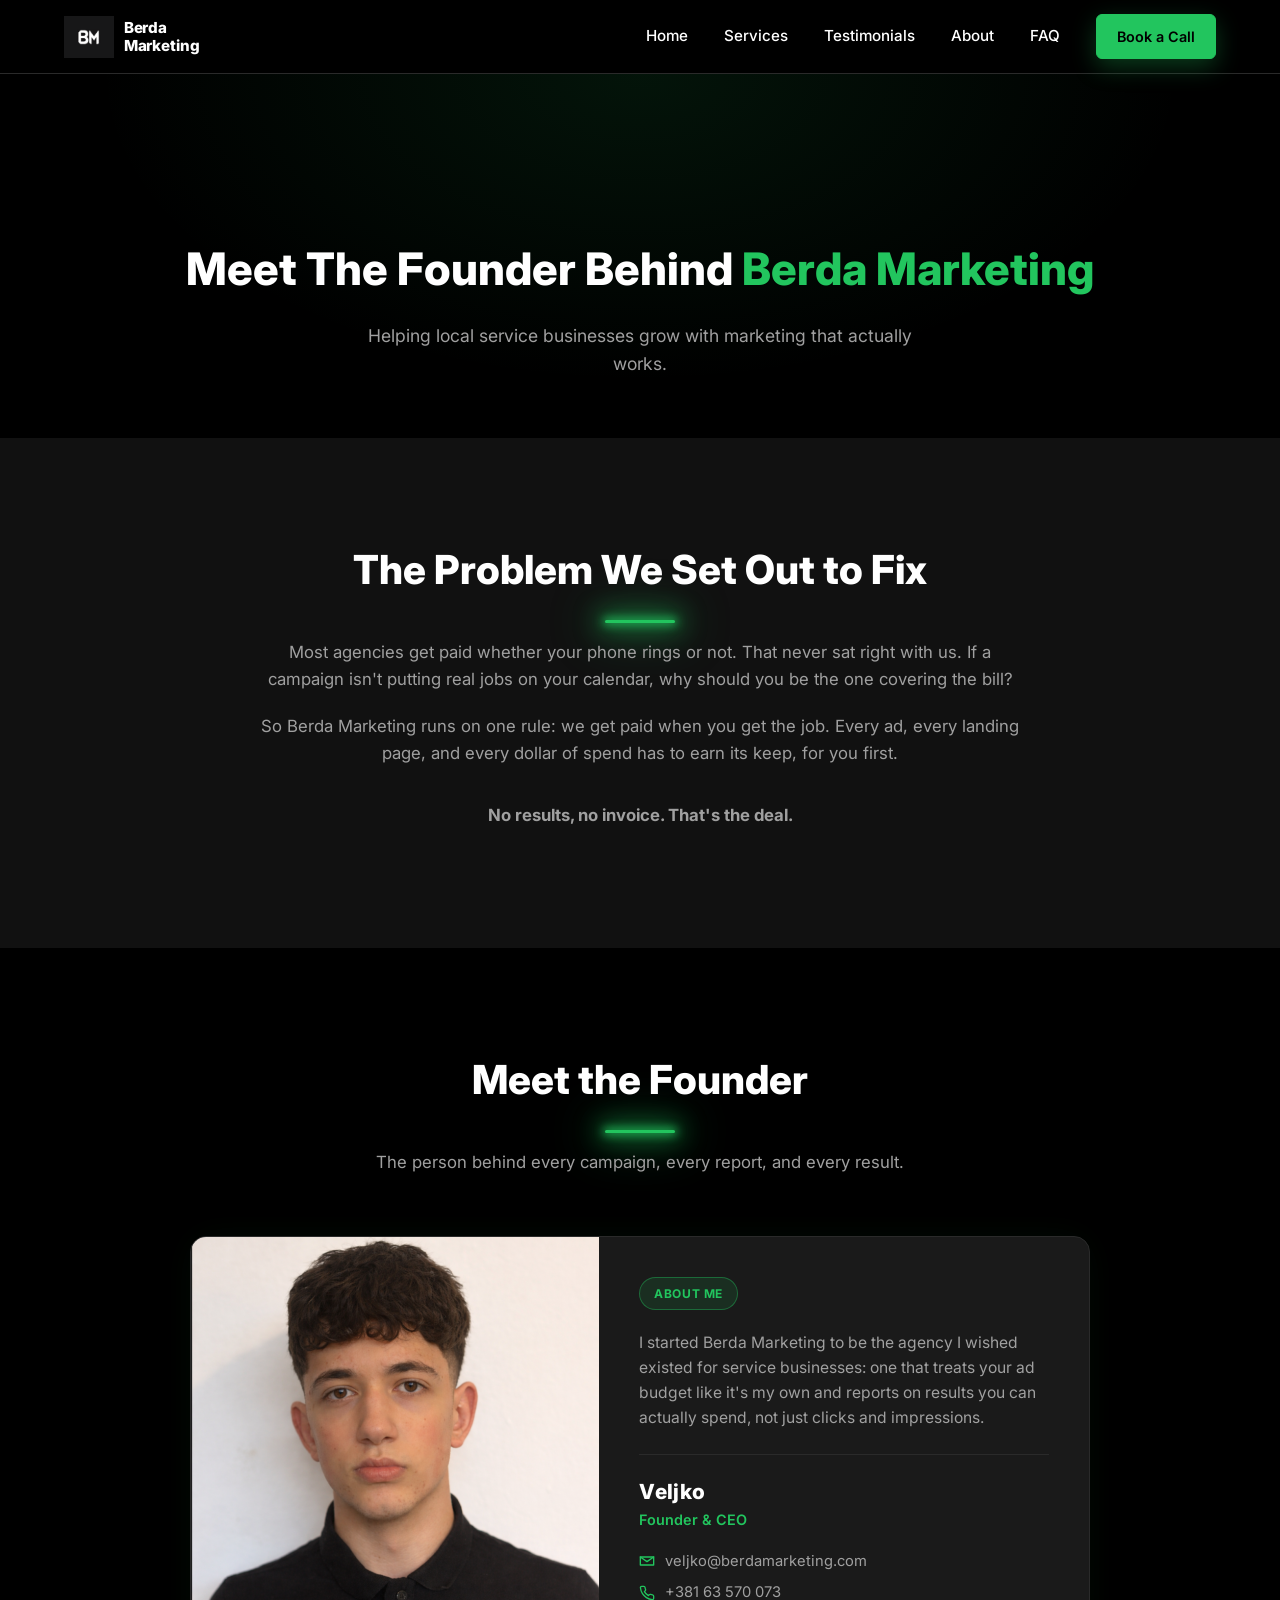
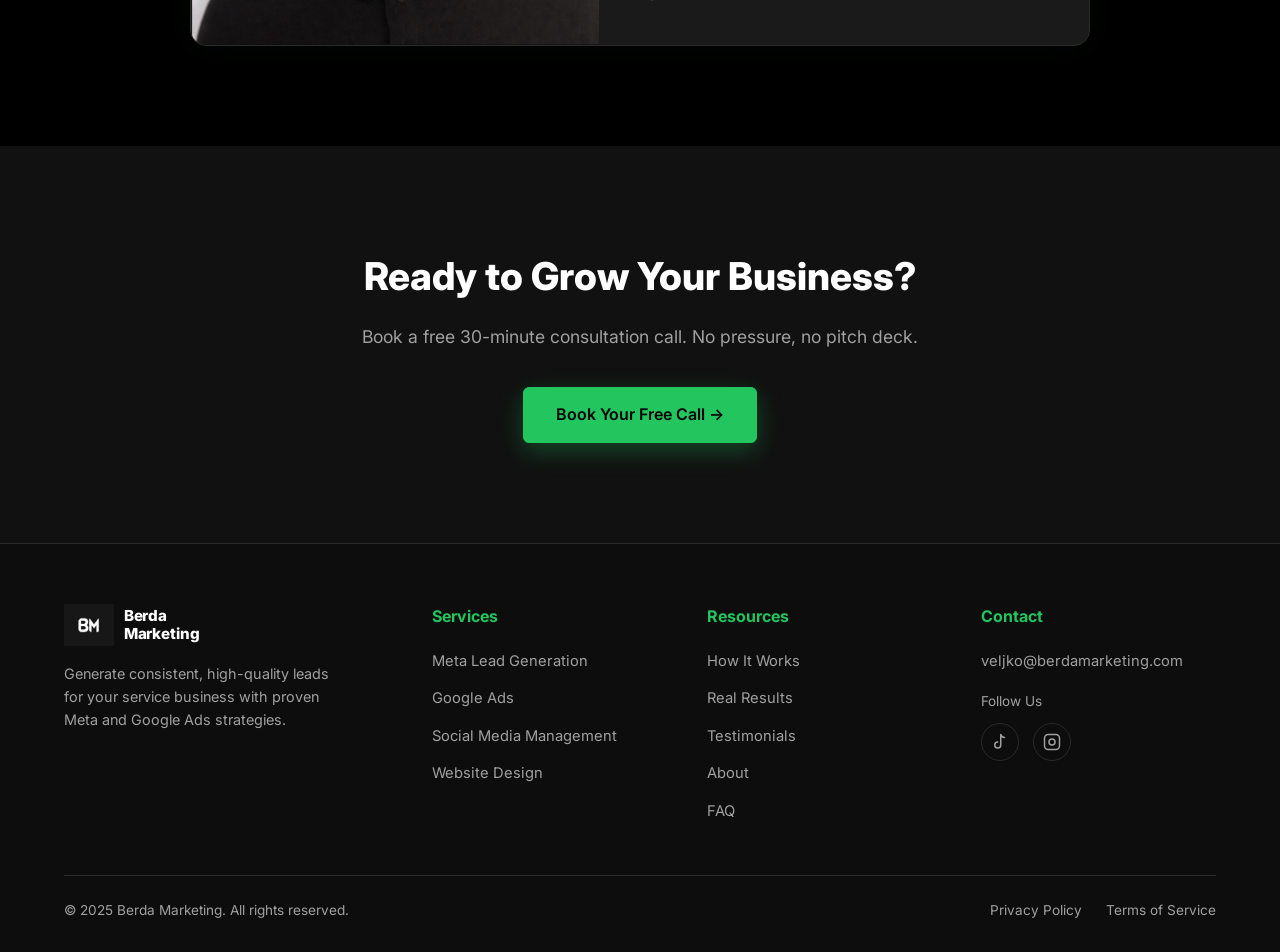
==== commit ba9e42ed: "Rename About page section heading to The Problem We Set Out to Fix" ====
--- a/website/about.html
+++ b/website/about.html
@@ -60,7 +60,7 @@
 <section class="bg-dark">
   <div class="container">
     <div class="section-heading reveal">
-      <h2>Why We Started Berda Marketing</h2>
+      <h2>The Problem We Set Out to Fix</h2>
       <div class="section-divider"></div>
     </div>
     <div class="about-text">
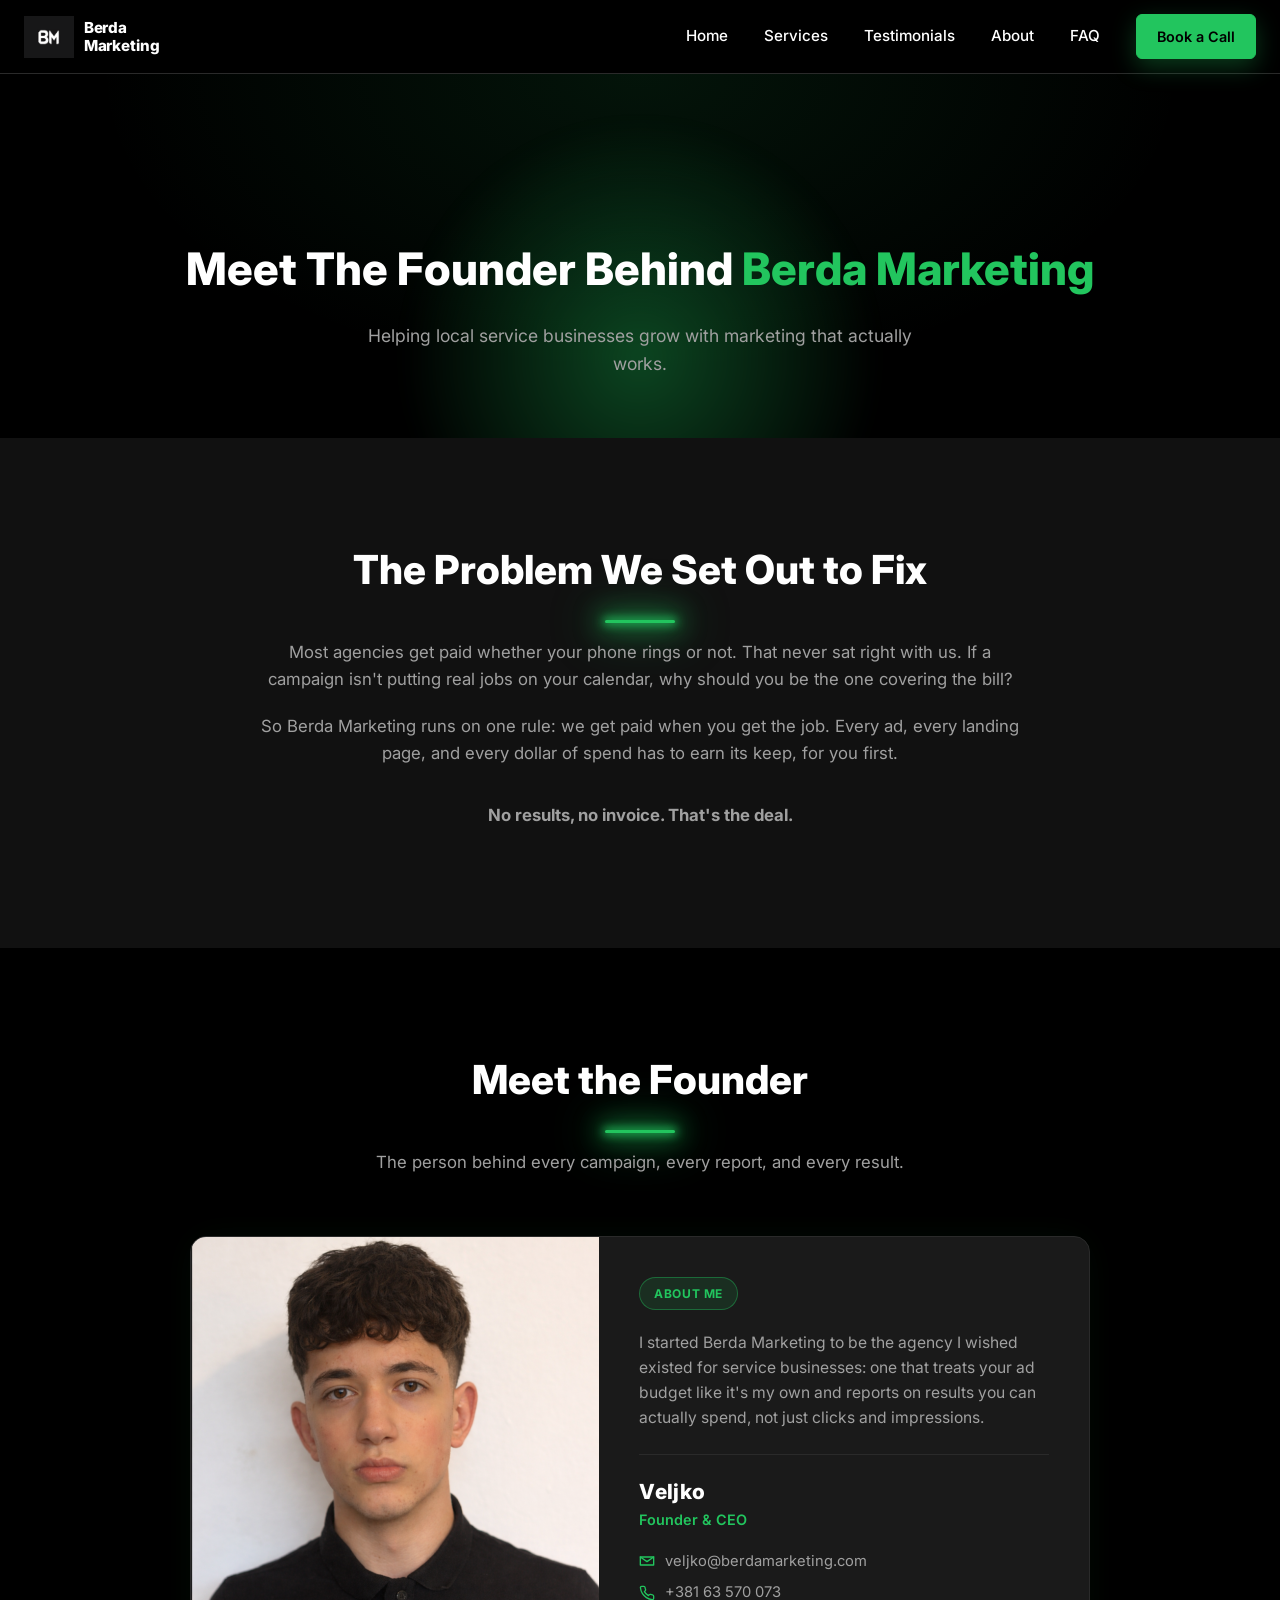
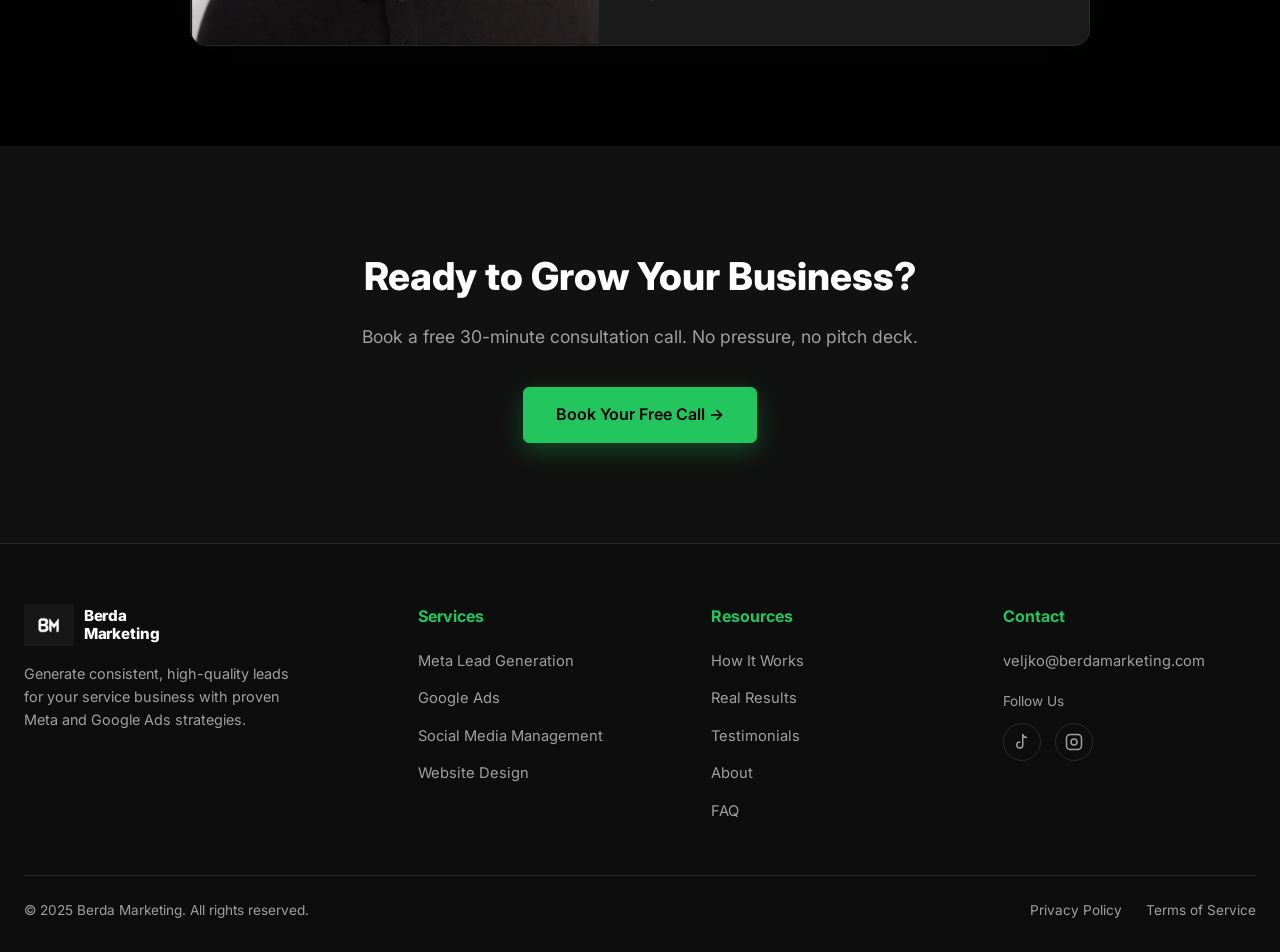
==== commit 388270f9: "Widen layout and add pulsing hero glow orb - Increase container/nav max-width from 1200px to 1600px " ====
--- a/website/about.html
+++ b/website/about.html
@@ -50,6 +50,7 @@
 
 <!-- ================= PAGE HEADER ================= -->
 <section class="page-hero">
+  <div class="hero-glow-orb"></div>
   <div class="container">
     <h1 class="reveal">Meet The Founder Behind <span style="color: var(--accent);">Berda Marketing</span></h1>
     <p class="reveal" style="--reveal-delay: 0.1s">Helping local service businesses grow with marketing that actually works.</p>
--- a/website/style.css
+++ b/website/style.css
@@ -40,7 +40,7 @@
 ul { list-style: none; }
 
 .container {
-  max-width: 1200px;
+  max-width: 1600px;
   margin: 0 auto;
   padding: 0 24px;
 }
@@ -138,7 +138,7 @@
 }
 
 .nav-inner {
-  max-width: 1200px;
+  max-width: 1600px;
   margin: 0 auto;
   padding: 14px 24px;
   display: flex;
@@ -241,9 +241,40 @@
   width: 100%;
   height: 90px;
   pointer-events: none;
+  z-index: 1;
+}
+
+.hero-glow-orb {
+  position: absolute;
+  top: 12%;
+  left: 50%;
+  transform: translateX(-50%);
+  width: 480px;
+  height: 480px;
+  max-width: 70vw;
+  max-height: 70vw;
+  border-radius: 50%;
+  background: radial-gradient(circle, rgba(34, 197, 94, 0.35) 0%, rgba(34, 197, 94, 0) 70%);
+  filter: blur(10px);
+  z-index: 0;
+  pointer-events: none;
+  animation: heroOrbPulse 4s ease-in-out infinite;
+}
+
+@keyframes heroOrbPulse {
+  0%, 100% { transform: translateX(-50%) scale(1); opacity: 0.55; }
+  50% { transform: translateX(-50%) scale(1.15); opacity: 0.9; }
+}
+
+@media (prefers-reduced-motion: reduce) {
+  .hero-glow-orb {
+    animation: none;
+  }
 }
 
 .hero-content {
+  position: relative;
+  z-index: 2;
   max-width: 880px;
 }
 
@@ -672,9 +703,17 @@
 /* ---------------- Testimonials page hero ---------------- */
 .testimonials-hero,
 .page-hero {
+  position: relative;
+  overflow: hidden;
   padding: 160px 24px 60px;
   text-align: center;
   background: radial-gradient(ellipse at 50% 0%, rgba(34, 197, 94, 0.10), transparent 60%), var(--bg-black);
+}
+
+.testimonials-hero .container,
+.page-hero .container {
+  position: relative;
+  z-index: 2;
 }
 
 .testimonials-hero h1,
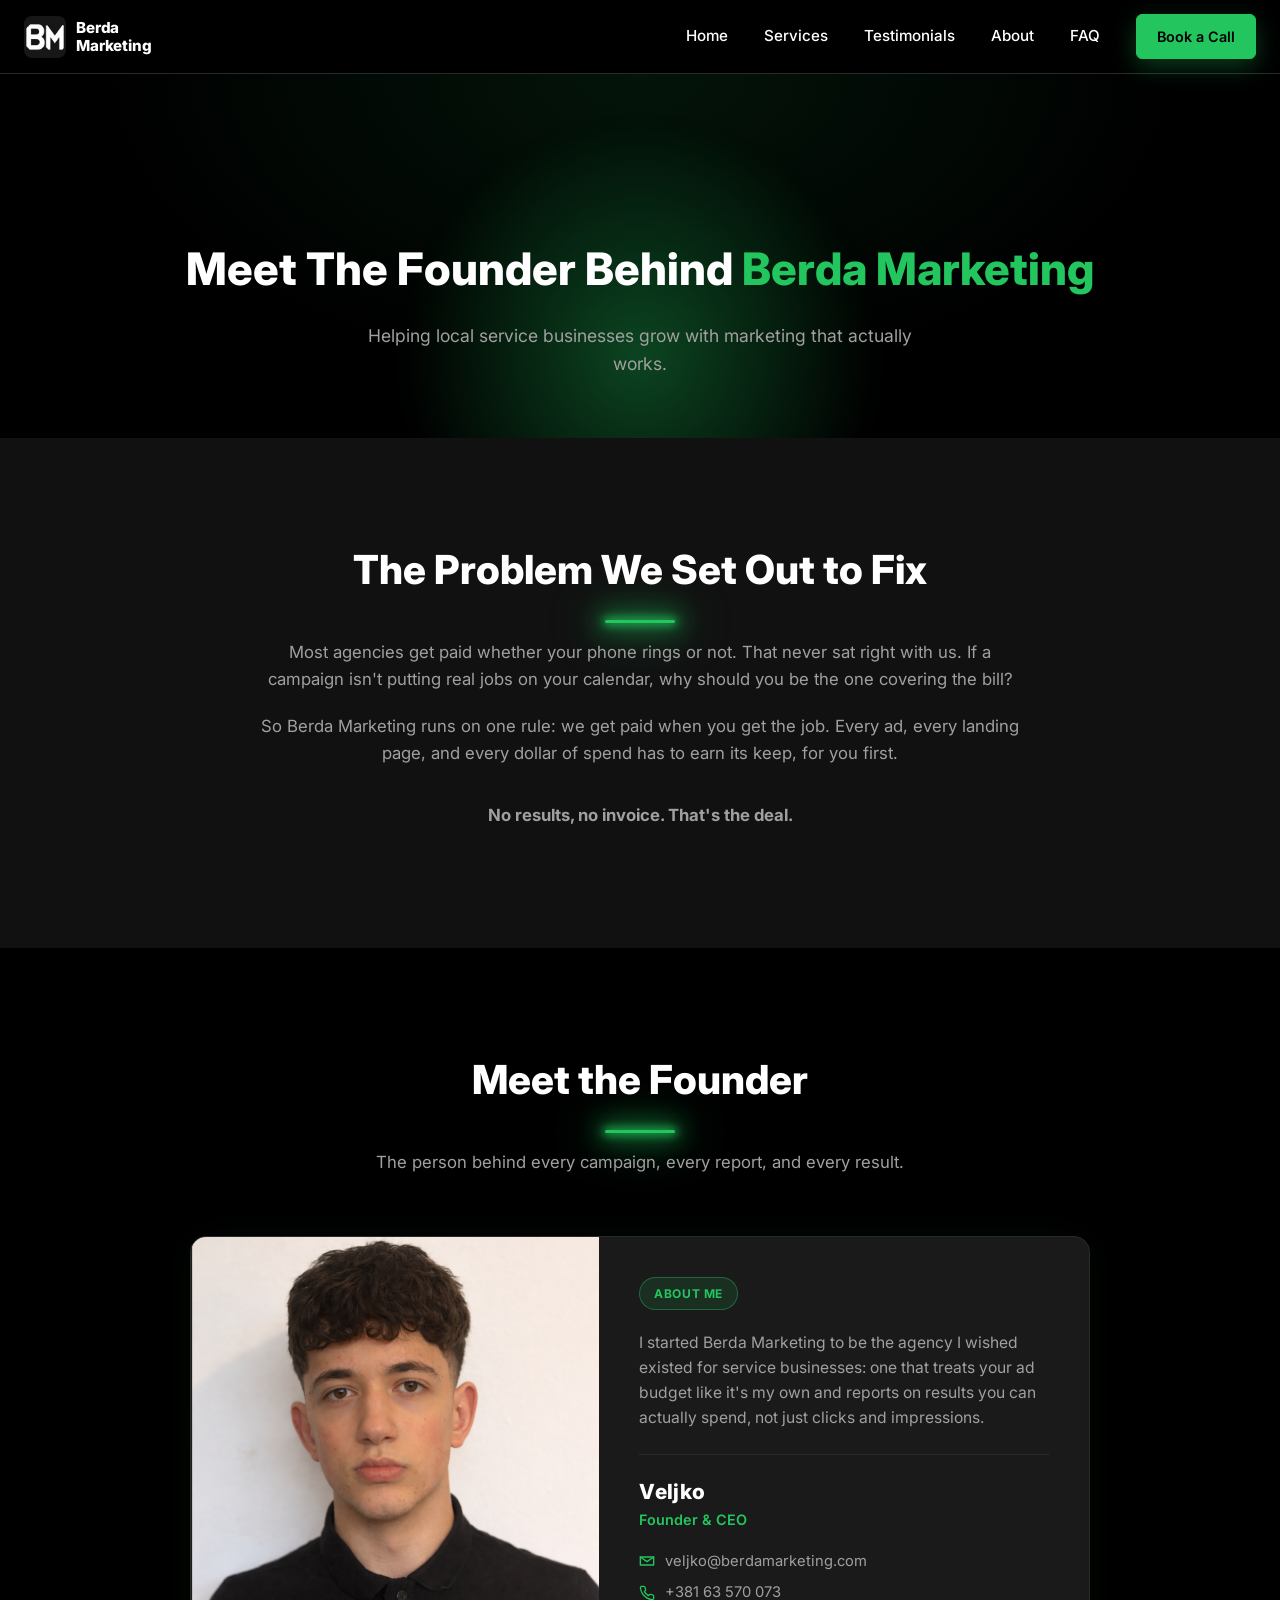
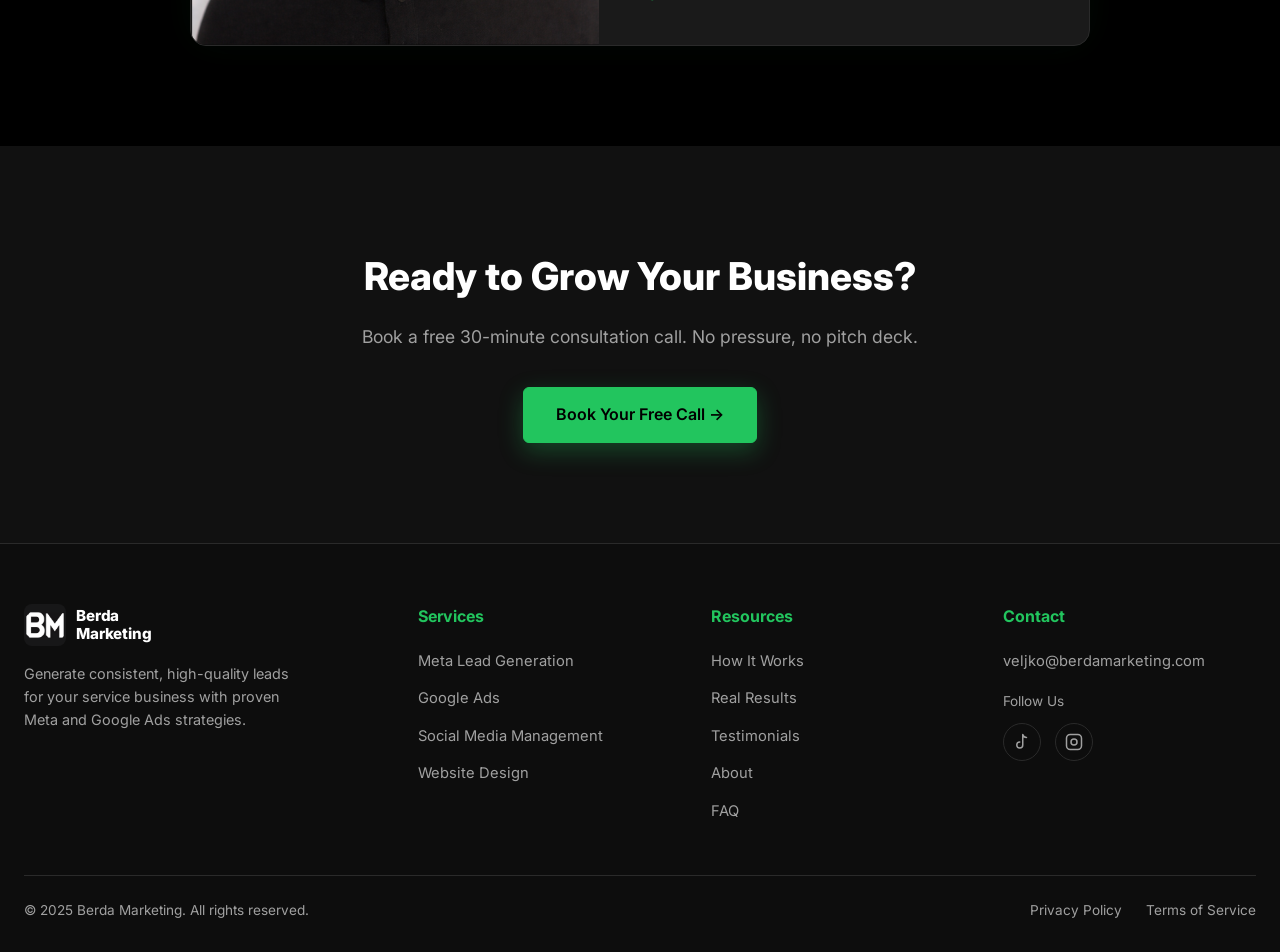
==== commit 1a7603b3: "Use cropped square logo in nav/footer and replace white focus outline Co-Authored-By: Claude Sonnet " ====
--- a/website/about.html
+++ b/website/about.html
@@ -5,7 +5,9 @@
 <meta name="viewport" content="width=device-width, initial-scale=1.0">
 <title>Berda Marketing | About Us</title>
 <meta name="description" content="Meet the founder behind Berda Marketing and learn how we help local service businesses get more clients.">
-<link rel="icon" type="image/png" href="assets/logo-no-text.png">
+<link rel="icon" href="favicon.ico" sizes="any">
+<link rel="icon" type="image/png" href="assets/favicon.png">
+<link rel="apple-touch-icon" href="assets/apple-touch-icon.png">
 
 <!-- Meta Pixel placeholder: uncomment and fill in your Pixel ID -->
 <!-- <script>
@@ -33,7 +35,7 @@
 <!-- ================= NAVBAR ================= -->
 <header class="navbar">
   <div class="nav-inner">
-    <a href="index.html" class="logo"><img src="assets/logo-no-text.png" alt="Berda Marketing" class="logo-img"><span class="logo-text"><span class="logo-line">Berda</span><span class="logo-line">Marketing</span></span></a>
+    <a href="index.html" class="logo"><img src="assets/favicon.png" alt="Berda Marketing" class="logo-img" width="42" height="42"><span class="logo-text"><span class="logo-line">Berda</span><span class="logo-line">Marketing</span></span></a>
     <nav class="nav-links">
       <a href="index.html">Home</a>
       <a href="index.html#services">Services</a>
@@ -50,7 +52,9 @@
 
 <!-- ================= PAGE HEADER ================= -->
 <section class="page-hero">
-  <div class="hero-glow-orb"></div>
+  <div class="hero-glow-orb">
+    <div class="hero-glow-orb-bg"></div>
+  </div>
   <div class="container">
     <h1 class="reveal">Meet The Founder Behind <span style="color: var(--accent);">Berda Marketing</span></h1>
     <p class="reveal" style="--reveal-delay: 0.1s">Helping local service businesses grow with marketing that actually works.</p>
@@ -119,7 +123,7 @@
   <div class="container">
     <div class="footer-grid">
       <div class="footer-brand-col">
-        <a href="index.html" class="logo"><img src="assets/logo-no-text.png" alt="Berda Marketing" class="logo-img"><span class="logo-text"><span class="logo-line">Berda</span><span class="logo-line">Marketing</span></span></a>
+        <a href="index.html" class="logo"><img src="assets/favicon.png" alt="Berda Marketing" class="logo-img" width="42" height="42"><span class="logo-text"><span class="logo-line">Berda</span><span class="logo-line">Marketing</span></span></a>
         <p class="footer-tagline">Generate consistent, high-quality leads for your service business with proven Meta and Google Ads strategies.</p>
       </div>
 
--- a/website/style.css
+++ b/website/style.css
@@ -157,8 +157,19 @@
 
 .logo-img {
   height: 42px;
-  width: auto;
+  width: 42px;
   display: block;
+  border-radius: 8px;
+}
+
+.logo:focus {
+  outline: none;
+}
+
+.logo:focus-visible {
+  outline: 2px solid var(--accent);
+  outline-offset: 4px;
+  border-radius: 8px;
 }
 
 .logo-text {
@@ -244,6 +255,21 @@
   z-index: 1;
 }
 
+.hero-wave-path {
+  animation: heroWaveGlowPulse 3s ease-in-out infinite;
+}
+
+@keyframes heroWaveGlowPulse {
+  0%, 100% { opacity: 0.75; }
+  50% { opacity: 1; }
+}
+
+@media (prefers-reduced-motion: reduce) {
+  .hero-wave-path {
+    animation: none;
+  }
+}
+
 .hero-glow-orb {
   position: absolute;
   top: 12%;
@@ -253,17 +279,22 @@
   height: 480px;
   max-width: 70vw;
   max-height: 70vw;
+  z-index: 0;
+  pointer-events: none;
+  animation: heroOrbPulse 2s ease-in-out infinite;
+}
+
+.hero-glow-orb-bg {
+  position: absolute;
+  inset: 0;
   border-radius: 50%;
   background: radial-gradient(circle, rgba(34, 197, 94, 0.35) 0%, rgba(34, 197, 94, 0) 70%);
   filter: blur(10px);
-  z-index: 0;
-  pointer-events: none;
-  animation: heroOrbPulse 4s ease-in-out infinite;
 }
 
 @keyframes heroOrbPulse {
-  0%, 100% { transform: translateX(-50%) scale(1); opacity: 0.55; }
-  50% { transform: translateX(-50%) scale(1.15); opacity: 0.9; }
+  0%, 100% { transform: translateX(-50%) scale(1); opacity: 0.6; }
+  50% { transform: translateX(-50%) scale(2); opacity: 1; }
 }
 
 @media (prefers-reduced-motion: reduce) {
@@ -604,18 +635,61 @@
 
 /* ---------------- Testimonials ---------------- */
 .testimonials-grid {
-  display: grid;
-  grid-template-columns: repeat(auto-fit, minmax(320px, 1fr));
-  gap: 24px;
+  display: flex;
+  flex-wrap: wrap;
+  justify-content: center;
+  gap: 28px;
 }
 
 .testimonial-card {
+  flex: 0 1 calc((100% - 56px) / 3);
+  min-width: 0;
+  display: flex;
+  flex-direction: column;
   background: var(--bg-card);
   border: 1px solid var(--border-color);
-  border-radius: 14px;
-  padding: 36px 32px;
+  border-radius: 16px;
+  padding: 18px 18px 26px;
   text-align: center;
   box-shadow: 0 24px 60px rgba(0, 0, 0, 0.4), 0 0 40px rgba(34, 197, 94, 0.06);
+  transition: opacity 0.7s cubic-bezier(0.16, 1, 0.3, 1), transform 0.7s cubic-bezier(0.16, 1, 0.3, 1), border-color 0.25s ease, box-shadow 0.25s ease;
+  transition-delay: var(--reveal-delay, 0s), var(--reveal-delay, 0s), 0s, 0s;
+}
+
+.testimonial-card.visible:hover {
+  transform: translateY(-6px);
+  border-color: var(--accent);
+  box-shadow: 0 28px 70px rgba(0, 0, 0, 0.5), 0 0 40px rgba(34, 197, 94, 0.22);
+  transition-delay: 0s;
+}
+
+.testimonial-card.is-collapsed {
+  display: none;
+}
+
+.testimonial-card .stars {
+  margin: 22px 0 14px;
+  font-size: 1.15rem;
+}
+
+.testimonial-card .testimonial-content {
+  flex: 1;
+  display: flex;
+  flex-direction: column;
+  justify-content: center;
+  padding: 0 10px;
+}
+
+.testimonial-card .testimonial-author {
+  margin-top: 22px;
+  padding-top: 20px;
+  border-top: 1px solid var(--border-color);
+}
+
+.testimonials-more {
+  display: flex;
+  justify-content: center;
+  margin-top: 40px;
 }
 
 .stars {
@@ -626,8 +700,9 @@
 }
 
 .testimonial-quote {
-  font-size: 1.15rem;
-  margin-bottom: 28px;
+  font-size: 1.02rem;
+  line-height: 1.6;
+  margin-bottom: 22px;
   color: var(--text-primary);
 }
 
@@ -662,17 +737,18 @@
 }
 
 .testimonial-content-image {
-  max-width: 100%;
-  max-height: 320px;
+  width: 100%;
+  aspect-ratio: 16 / 10;
   object-fit: cover;
+  object-position: top center;
   border-radius: 10px;
-  margin: 0 auto 28px;
+  border: 1px solid var(--border-color);
   display: block;
 }
 
 .testimonial-audio {
   width: 100%;
-  margin-bottom: 28px;
+  margin-bottom: 22px;
 }
 
 .testimonial-content-video {
@@ -683,7 +759,8 @@
 }
 
 .testimonial-link-btn {
-  margin-bottom: 28px;
+  align-self: center;
+  margin-bottom: 4px;
 }
 
 .author-info {
@@ -1227,6 +1304,13 @@
   }
 
   .testimonial-card {
-    padding: 28px 20px;
-  }
-}
+    flex-basis: 100%;
+    padding: 14px 14px 22px;
+  }
+}
+
+@media (max-width: 1000px) and (min-width: 769px) {
+  .testimonial-card {
+    flex-basis: calc((100% - 28px) / 2);
+  }
+}
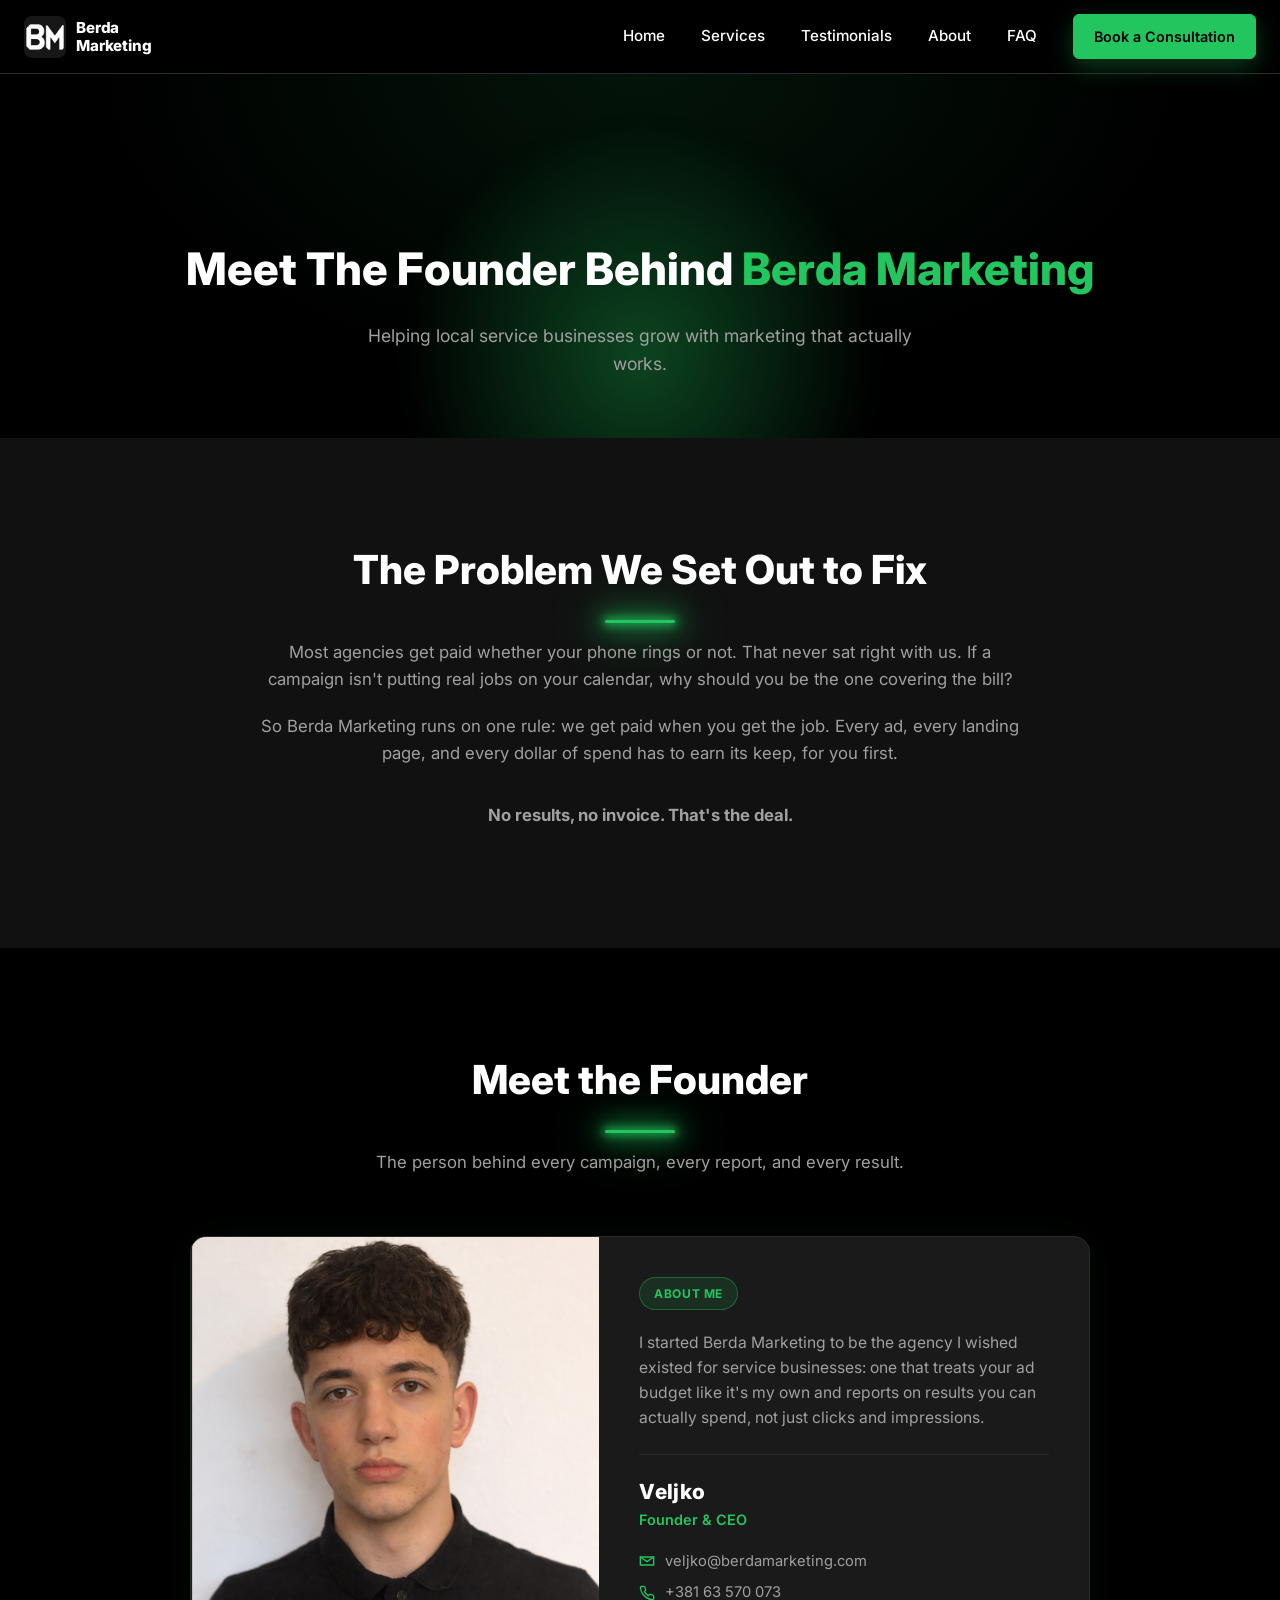
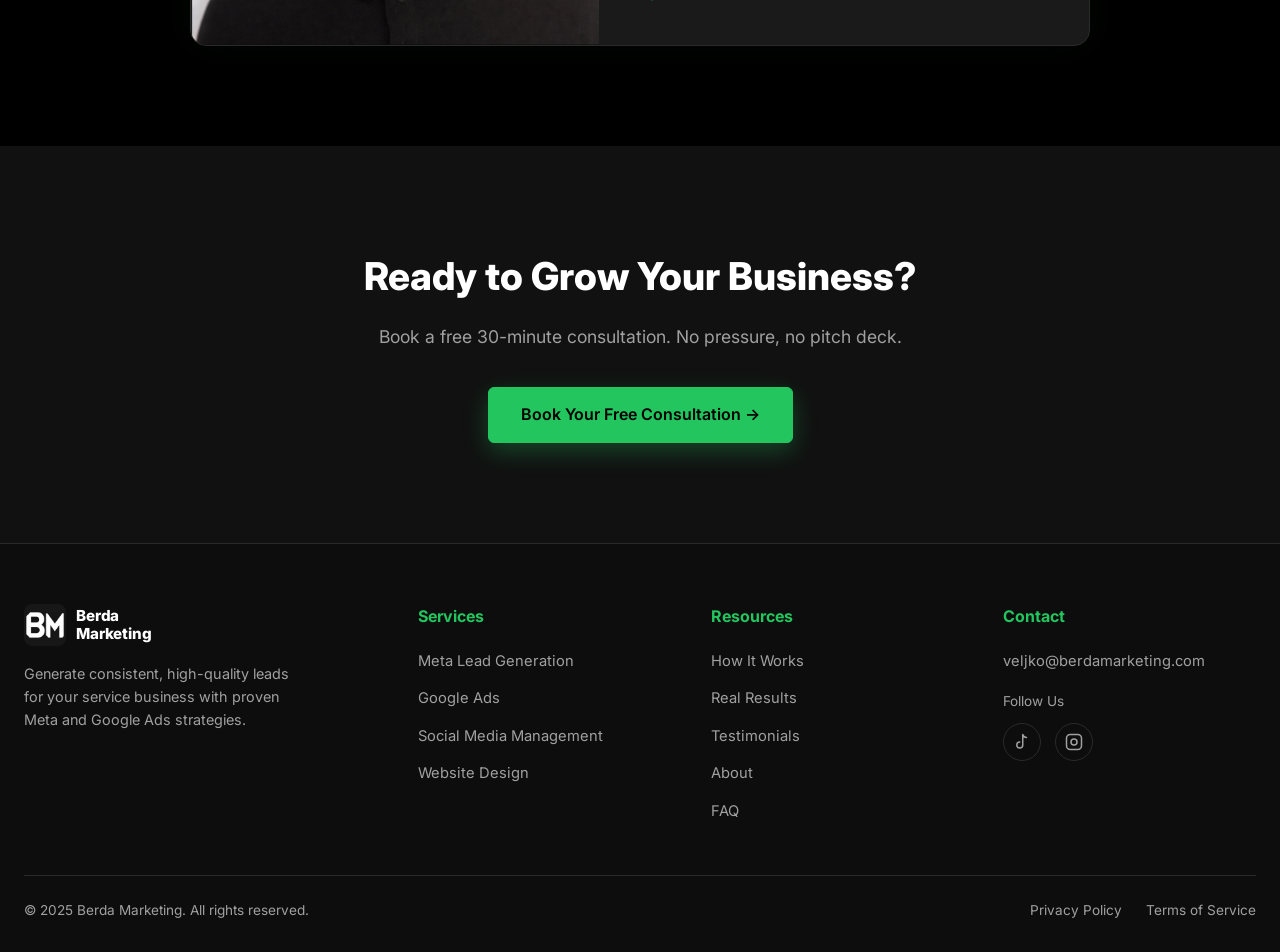
==== commit 38329b02: "Rename Book a Call to Book a Consultation across the site Co-Authored-By: Claude Sonnet 5.5 <noreply" ====
--- a/website/about.html
+++ b/website/about.html
@@ -42,7 +42,7 @@
       <a href="testimonials.html">Testimonials</a>
       <a href="about.html">About</a>
       <a href="faq.html">FAQ</a>
-      <a href="book.html" class="btn btn-solid btn-small">Book a Call</a>
+      <a href="book.html" class="btn btn-solid btn-small">Book a Consultation</a>
     </nav>
     <button class="hamburger" aria-label="Toggle menu">
       <span></span><span></span><span></span>
@@ -113,8 +113,8 @@
 <section class="bg-dark final-cta">
   <div class="container">
     <h2 class="reveal">Ready to Grow Your Business?</h2>
-    <p class="reveal" style="--reveal-delay: 0.1s">Book a free 30-minute consultation call. No pressure, no pitch deck.</p>
-    <a href="book.html" class="btn btn-solid reveal" style="--reveal-delay: 0.2s">Book Your Free Call &rarr;</a>
+    <p class="reveal" style="--reveal-delay: 0.1s">Book a free 30-minute consultation. No pressure, no pitch deck.</p>
+    <a href="book.html" class="btn btn-solid reveal" style="--reveal-delay: 0.2s">Book Your Free Consultation &rarr;</a>
   </div>
 </section>
 
